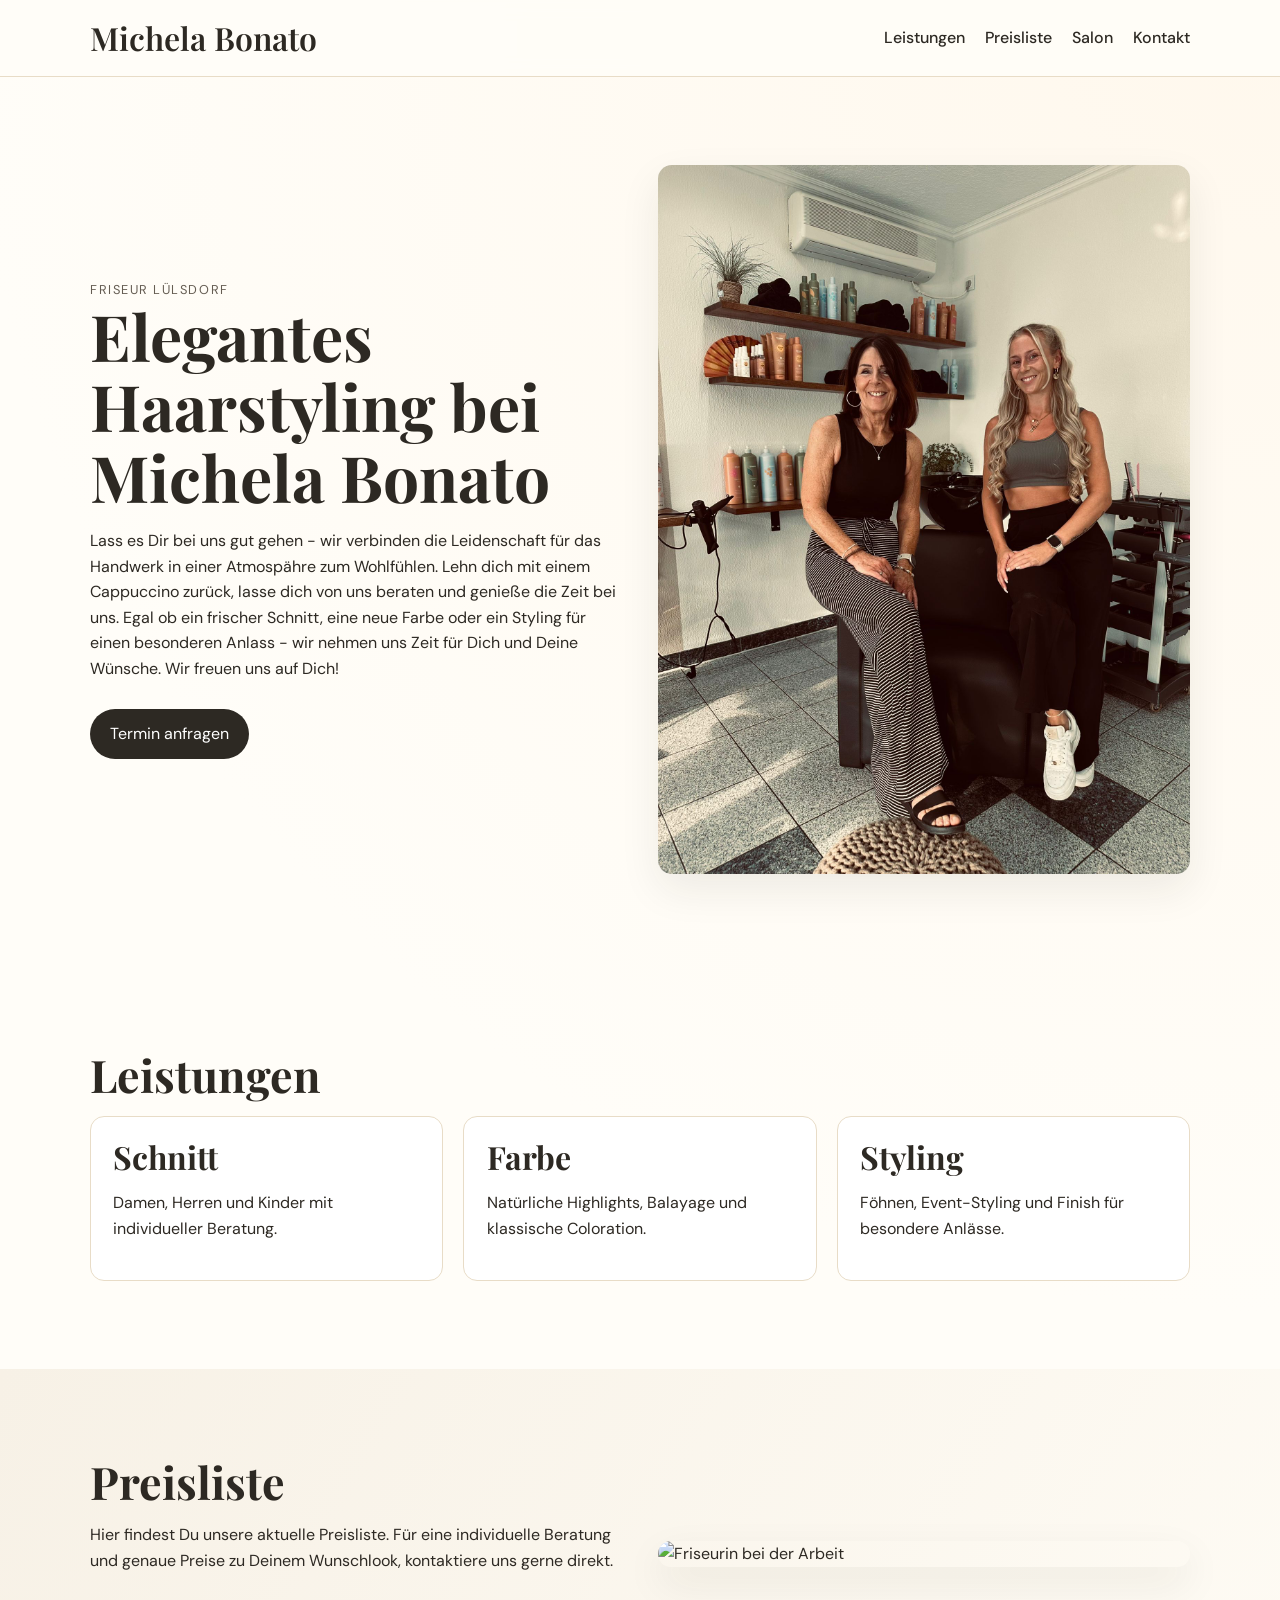
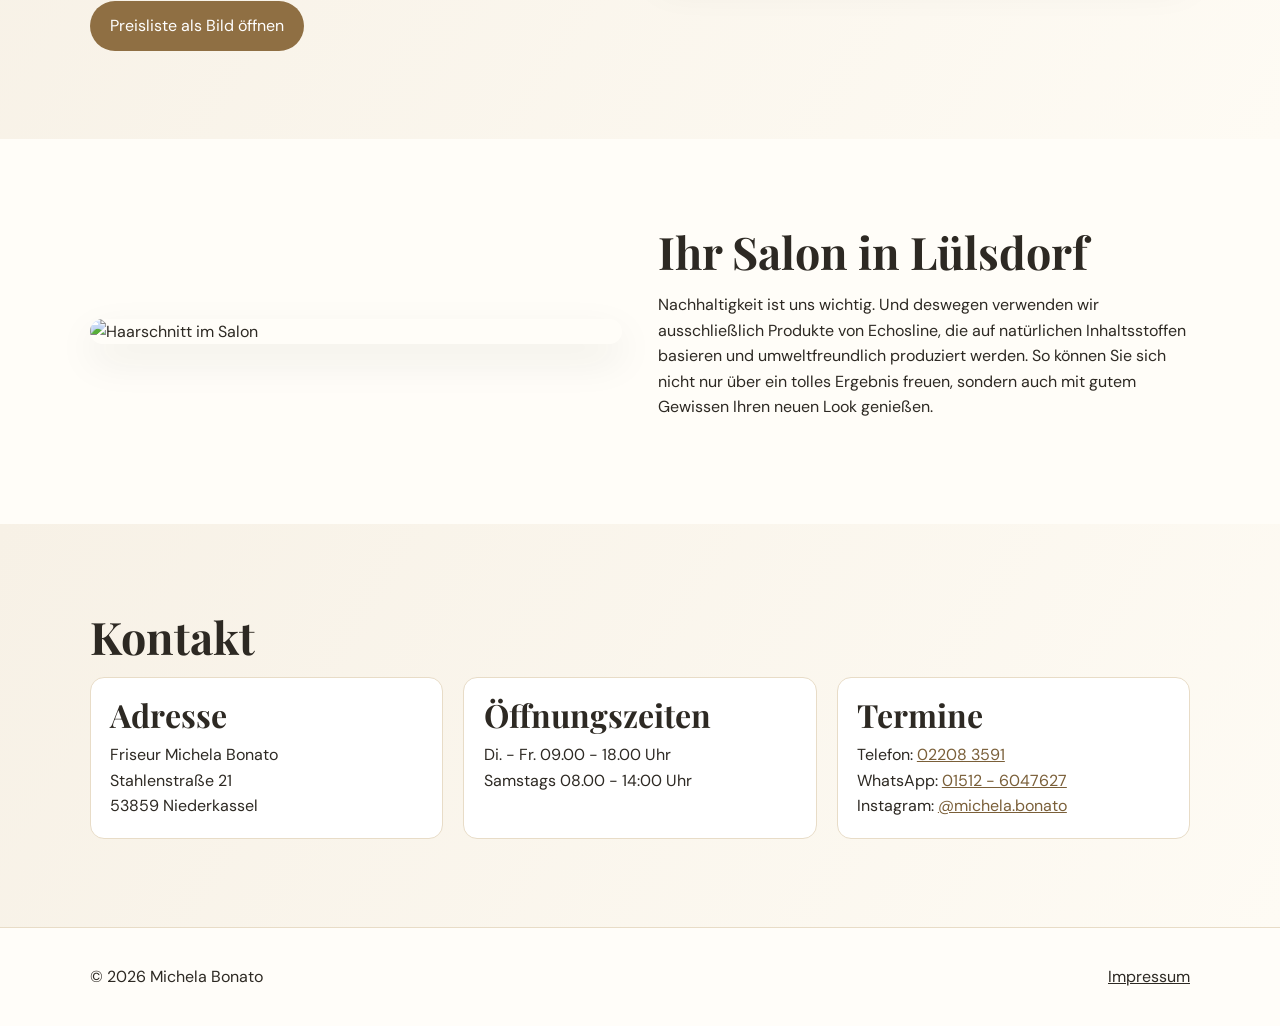
==== friseur/index.html @ c18e14b1 "friseur" ====
<!doctype html>
<html lang="de">
  <head>
    <meta charset="UTF-8" />
    <meta name="viewport" content="width=device-width, initial-scale=1.0" />
    <title>Michela Bonato | Friseur Lülsdorf</title>
    <meta
      name="description"
      content="Michela Bonato ist Ihr Friseur in Lülsdorf: elegante Schnitte, Colorationen und Styling in ruhiger Atmosphäre. Jetzt Termin anfragen."
    />
    <meta
      name="keywords"
      content="Friseur Lülsdorf, Michela Bonato, Damenfriseur Lülsdorf, Herrenfriseur Lülsdorf, Haarschnitt Lülsdorf"
    />
    <meta name="robots" content="index, follow" />
    <meta name="author" content="Michela Bonato" />
    <link rel="canonical" href="https://www.michela-bonato.de/" />

    <meta property="og:type" content="website" />
    <meta property="og:title" content="Michela Bonato | Friseur Lülsdorf" />
    <meta
      property="og:description"
      content="Ihr Friseur in Lülsdorf für moderne Schnitte, Farbe und Styling."
    />
    <meta property="og:url" content="https://www.michela-bonato.de/" />
    <meta
      property="og:image"
      content="https://images.unsplash.com/photo-1522337660859-02fbefca4702?auto=format&fit=crop&w=1200&q=80"
    />

    <meta name="twitter:card" content="summary_large_image" />
    <meta name="twitter:title" content="Michela Bonato | Friseur Lülsdorf" />
    <meta
      name="twitter:description"
      content="Friseur in Lülsdorf mit Fokus auf natürliche Eleganz und persönliche Beratung."
    />
    <meta
      name="twitter:image"
      content="https://images.unsplash.com/photo-1522337660859-02fbefca4702?auto=format&fit=crop&w=1200&q=80"
    />

    <script type="application/ld+json">
      {
        "@context": "https://schema.org",
        "@type": "HairSalon",
        "name": "Michela Bonato",
        "description": "Friseursalon in Lülsdorf für Haarschnitte, Coloration und Styling.",
        "address": {
          "@type": "PostalAddress",
          "addressLocality": "Lülsdorf",
          "addressRegion": "Niederkassel",
          "addressCountry": "DE"
        },
        "areaServed": "Lülsdorf",
        "url": "https://www.michela-bonato.de/",
        "sameAs": ["https://instagram.com/michela.bonato"]
      }
    </script>

    <link rel="preconnect" href="https://fonts.googleapis.com" />
    <link rel="preconnect" href="https://fonts.gstatic.com" crossorigin />
    <link
      href="https://fonts.googleapis.com/css2?family=DM+Sans:wght@400;500;600&family=Playfair+Display:wght@400;500;600;700&display=swap"
      rel="stylesheet"
    />
    <link rel="stylesheet" href="css/styles.css" />
  </head>
  <body>
    <header class="site-header" id="start">
      <div class="container nav-wrap">
        <a class="brand" href="#start">Michela Bonato</a>
        <nav aria-label="Hauptnavigation">
          <ul class="menu">
            <li><a href="#leistungen">Leistungen</a></li>
            <li><a href="#preisliste">Preisliste</a></li>
            <li><a href="#ueber-uns">Salon</a></li>
            <li><a href="#kontakt">Kontakt</a></li>
          </ul>
        </nav>
      </div>
    </header>

    <main>
      <section class="hero reveal">
        <div class="container hero-grid">
          <div>
            <p class="kicker">Friseur Lülsdorf</p>
            <h1>Elegantes Haarstyling bei Michela Bonato</h1>
            <p>
              Lass es Dir bei uns gut gehen - wir verbinden die Leidenschaft für das Handwerk in einer Atmospähre zum Wohlfühlen.
              Lehn dich mit einem Cappuccino zurück, lasse dich von uns beraten und genieße die Zeit bei uns.
              Egal ob ein frischer Schnitt, eine neue Farbe oder ein Styling für einen besonderen Anlass - wir nehmen uns Zeit für Dich und Deine Wünsche.
              Wir freuen uns auf Dich!
            </p>
            <a class="btn" href="https://wa.link/77ubc4">Termin anfragen</a>
          </div>
          <img
            src="img/hero.jpg"
            alt="Friseursalon mit elegantem Interieur"
            loading="lazy"
          />
        </div>
      </section>

      <section id="leistungen" class="section reveal">
        <div class="container">
          <h2>Leistungen</h2>
          <div class="cards">
            <article class="card">
              <h3>Schnitt</h3>
              <p>Damen, Herren und Kinder mit individueller Beratung.</p>
            </article>
            <article class="card">
              <h3>Farbe</h3>
              <p>Natürliche Highlights, Balayage und klassische Coloration.</p>
            </article>
            <article class="card">
              <h3>Styling</h3>
              <p>Föhnen, Event-Styling und Finish für besondere Anlässe.</p>
            </article>
          </div>
        </div>
      </section>

      <section id="preisliste" class="section section-alt reveal">
        <div class="container price-wrap">
          <div>
            <h2>Preisliste</h2>
            <p>
              Hier findest Du unsere aktuelle Preisliste. Für eine individuelle Beratung und genaue Preise zu Deinem Wunschlook, kontaktiere uns gerne direkt.
            </p>
            <a
              class="btn btn-light"
              href="img/Preisliste_A3-724x1024.png"
              target="_blank"
              rel="noopener noreferrer"
              >Preisliste als Bild öffnen</a
            >
          </div>
          <img
            src="https://images.unsplash.com/photo-1595476108010-b4d1f102b1b1?auto=format&fit=crop&w=900&q=80"
            alt="Friseurin bei der Arbeit"
            loading="lazy"
          />
        </div>
      </section>

      <section id="ueber-uns" class="section reveal">
        <div class="container about">
          <img
            src="https://images.unsplash.com/photo-1560066984-138dadb4c035?auto=format&fit=crop&w=900&q=80"
            alt="Haarschnitt im Salon"
            loading="lazy"
          />
          <div>
            <h2>Ihr Salon in Lülsdorf</h2>
            <p>
              Nachhaltigkeit ist uns wichtig. Und deswegen verwenden wir ausschließlich Produkte von Echosline, die auf natürlichen Inhaltsstoffen basieren und umweltfreundlich produziert werden. So können Sie sich nicht nur über ein tolles Ergebnis freuen, sondern auch mit gutem Gewissen Ihren neuen Look genießen.
            </p>
          </div>
        </div>
      </section>

      <section id="kontakt" class="section section-alt reveal">
        <div class="container contact">
          <h2>Kontakt</h2>
          <div class="contact-grid">
            <article class="contact-card">
              <h3>Adresse</h3>
              <p>Friseur Michela Bonato<br />Stahlenstraße 21<br />53859 Niederkassel</p>
            </article>
            <article class="contact-card">
              <h3>Öffnungszeiten</h3>
              <p>Di. - Fr. 09.00 - 18.00 Uhr<br />Samstags 08.00 - 14:00 Uhr</p>
            </article>
            <article class="contact-card">
              <h3>Termine</h3>
              <p>Telefon: <a href="tel:+4922083591">02208 3591</a><br />
              WhatsApp: <a href="tel:+4915126047627">01512 - 6047627</a><br />
              Instagram: <a href="https://instagram.com/michela.bonato" target="_blank" rel="noopener noreferrer">@michela.bonato</a></p>
            </article>
          </div>
        </div>
      </section>
    </main>

    <footer class="site-footer">
      <div class="container footer-wrap">
        <p>&copy; 2026 Michela Bonato</p>
        <a href="impressum.html">Impressum</a>
      </div>
    </footer>

    <script src="js/script.js"></script>
  </body>
</html>
---- friseur/css/styles.css ----
:root {
  --bg: #fffdf8;
  --bg-alt: #f7f1e6;
  --text: #2d2923;
  --muted: #655d53;
  --line: #e8dcc7;
  --accent: #b08a55;
  --shadow: 0 16px 40px rgba(42, 33, 20, 0.08);
}

* {
  box-sizing: border-box;
}

html {
  scroll-behavior: smooth;
}

body {
  margin: 0;
  font-family: "DM Sans", sans-serif;
  color: var(--text);
  background: radial-gradient(circle at top right, #fff8ed 0%, var(--bg) 45%);
  line-height: 1.6;
}

img {
  max-width: 100%;
  display: block;
  border-radius: 14px;
  box-shadow: var(--shadow);
}

.container {
  width: min(1100px, 92%);
  margin: 0 auto;
}

.site-header {
  position: sticky;
  top: 0;
  z-index: 20;
  background: rgba(255, 253, 248, 0.92);
  backdrop-filter: blur(8px);
  border-bottom: 1px solid var(--line);
}

.nav-wrap {
  display: flex;
  justify-content: space-between;
  align-items: center;
  min-height: 76px;
}

.brand {
  text-decoration: none;
  color: var(--text);
  font-family: "Playfair Display", serif;
  font-size: 2rem;
  font-weight: 600;
}

.menu {
  list-style: none;
  margin: 0;
  padding: 0;
  display: flex;
  gap: 1.25rem;
}

.menu a {
  text-decoration: none;
  color: var(--text);
  font-weight: 500;
}

.menu a:hover,
.menu a:focus-visible {
  color: var(--accent);
}

.hero,
.section {
  padding: 5.5rem 0;
}

.hero-grid,
.price-wrap,
.about {
  display: grid;
  grid-template-columns: repeat(2, minmax(0, 1fr));
  gap: 2.25rem;
  align-items: center;
}

.kicker {
  text-transform: uppercase;
  letter-spacing: 0.12em;
  color: var(--muted);
  font-size: 0.8rem;
  margin: 0;
}

h1,
h2,
h3 {
  font-family: "Playfair Display", serif;
  line-height: 1.1;
  margin-top: 0;
}

h1 {
  font-size: clamp(2.3rem, 5vw, 4rem);
  margin-bottom: 1rem;
}

h2 {
  font-size: clamp(2rem, 4vw, 2.8rem);
  margin-bottom: 1rem;
}

h3 {
  font-size: clamp(1.5rem, 3vw, 2rem);
  margin-bottom: 0.75rem;
}

.cards {
  display: grid;
  grid-template-columns: repeat(3, minmax(0, 1fr));
  gap: 1.25rem;
}

.card {
  background: #fff;
  border: 1px solid var(--line);
  padding: 1.4rem;
  border-radius: 14px;
}

.section-alt {
  background: linear-gradient(120deg, var(--bg-alt) 0%, #fefbf4 100%);
}

.btn {
  display: inline-block;
  text-decoration: none;
  color: #fff;
  background: var(--text);
  border-radius: 999px;
  padding: 0.75rem 1.25rem;
  margin-top: 0.75rem;
  transition: transform 0.2s ease, opacity 0.2s ease;
}

.btn:hover,
.btn:focus-visible {
  transform: translateY(-1px);
  opacity: 0.92;
}

.btn-light {
  background: #8f6f43;
}

.contact a {
  color: #7a5f39;
}

.contact-grid {
  display: grid;
  grid-template-columns: repeat(3, minmax(0, 1fr));
  gap: 1.25rem;
}

.contact-card {
  background: #fff;
  border: 1px solid var(--line);
  padding: 1.2rem;
  border-radius: 14px;
}

.contact-card h3 {
  margin-bottom: 0.6rem;
}

.contact-card p {
  margin: 0 0 0.6rem;
}

.contact-card p:last-child {
  margin-bottom: 0;
}

.site-footer {
  border-top: 1px solid var(--line);
  padding: 1.25rem 0;
  background: #fffdf9;
}

.footer-wrap {
  display: flex;
  justify-content: space-between;
  align-items: center;
  gap: 1rem;
}

.footer-wrap a {
  color: var(--text);
}

.reveal {
  opacity: 0;
  transform: translateY(24px);
  transition: opacity 0.7s ease, transform 0.7s ease;
}

.reveal.visible {
  opacity: 1;
  transform: translateY(0);
}

@media (max-width: 900px) {
  .hero-grid,
  .price-wrap,
  .about,
  .cards,
  .contact-grid {
    grid-template-columns: 1fr;
  }

  .menu {
    gap: 0.7rem;
    flex-wrap: wrap;
    justify-content: flex-end;
  }

  .hero,
  .section {
    padding: 4rem 0;
  }
}
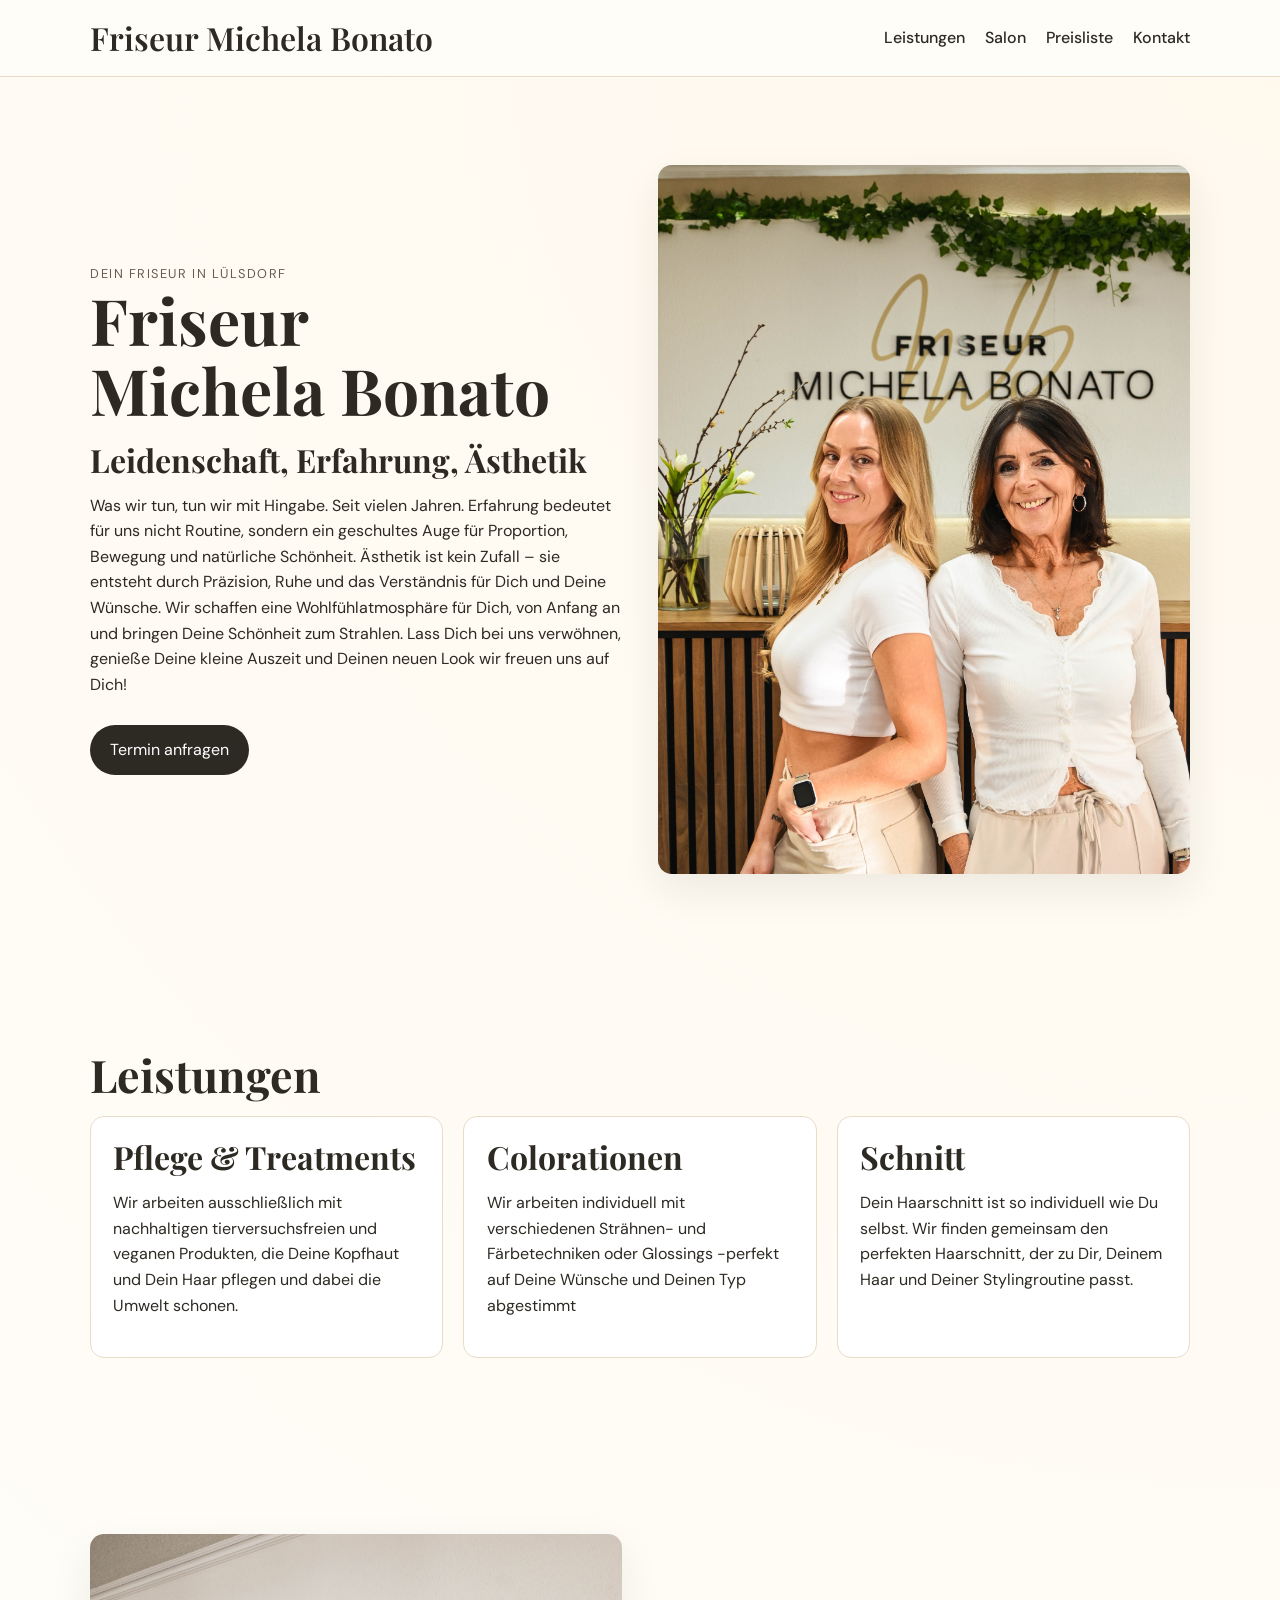
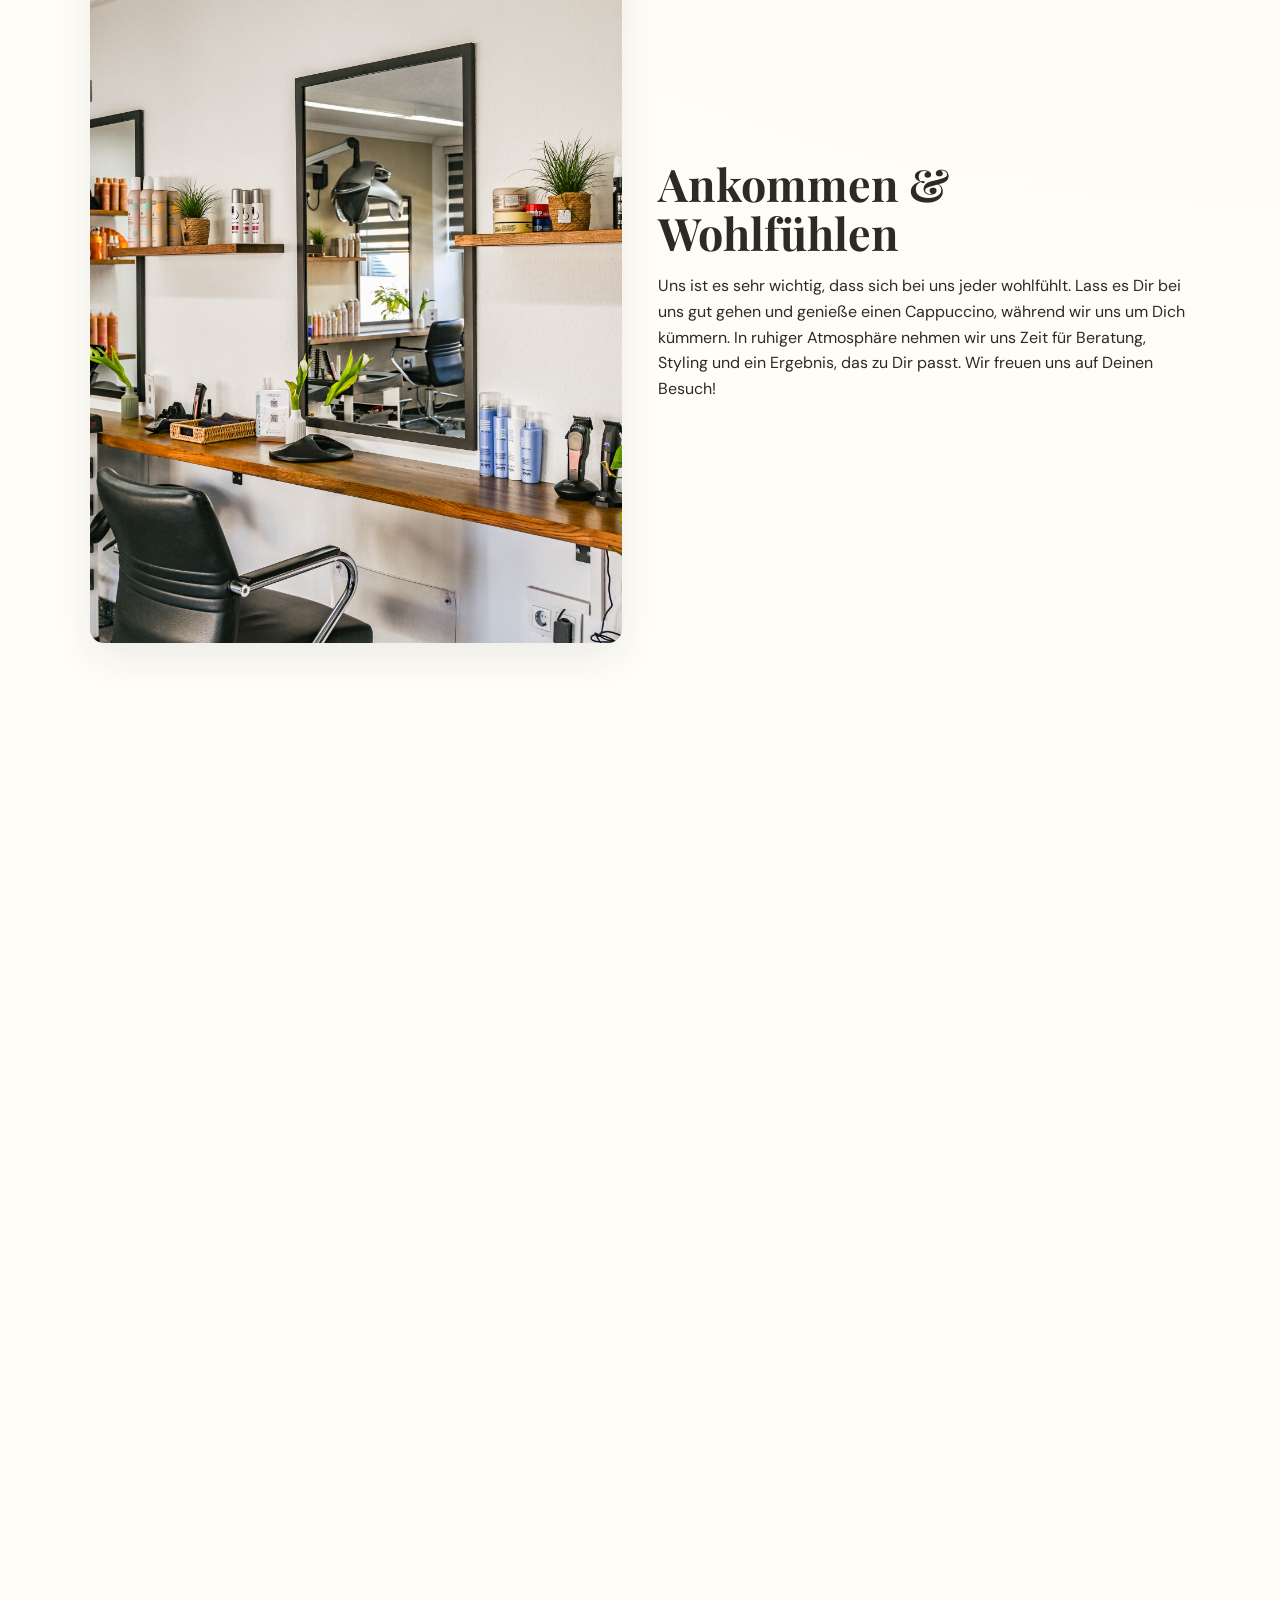
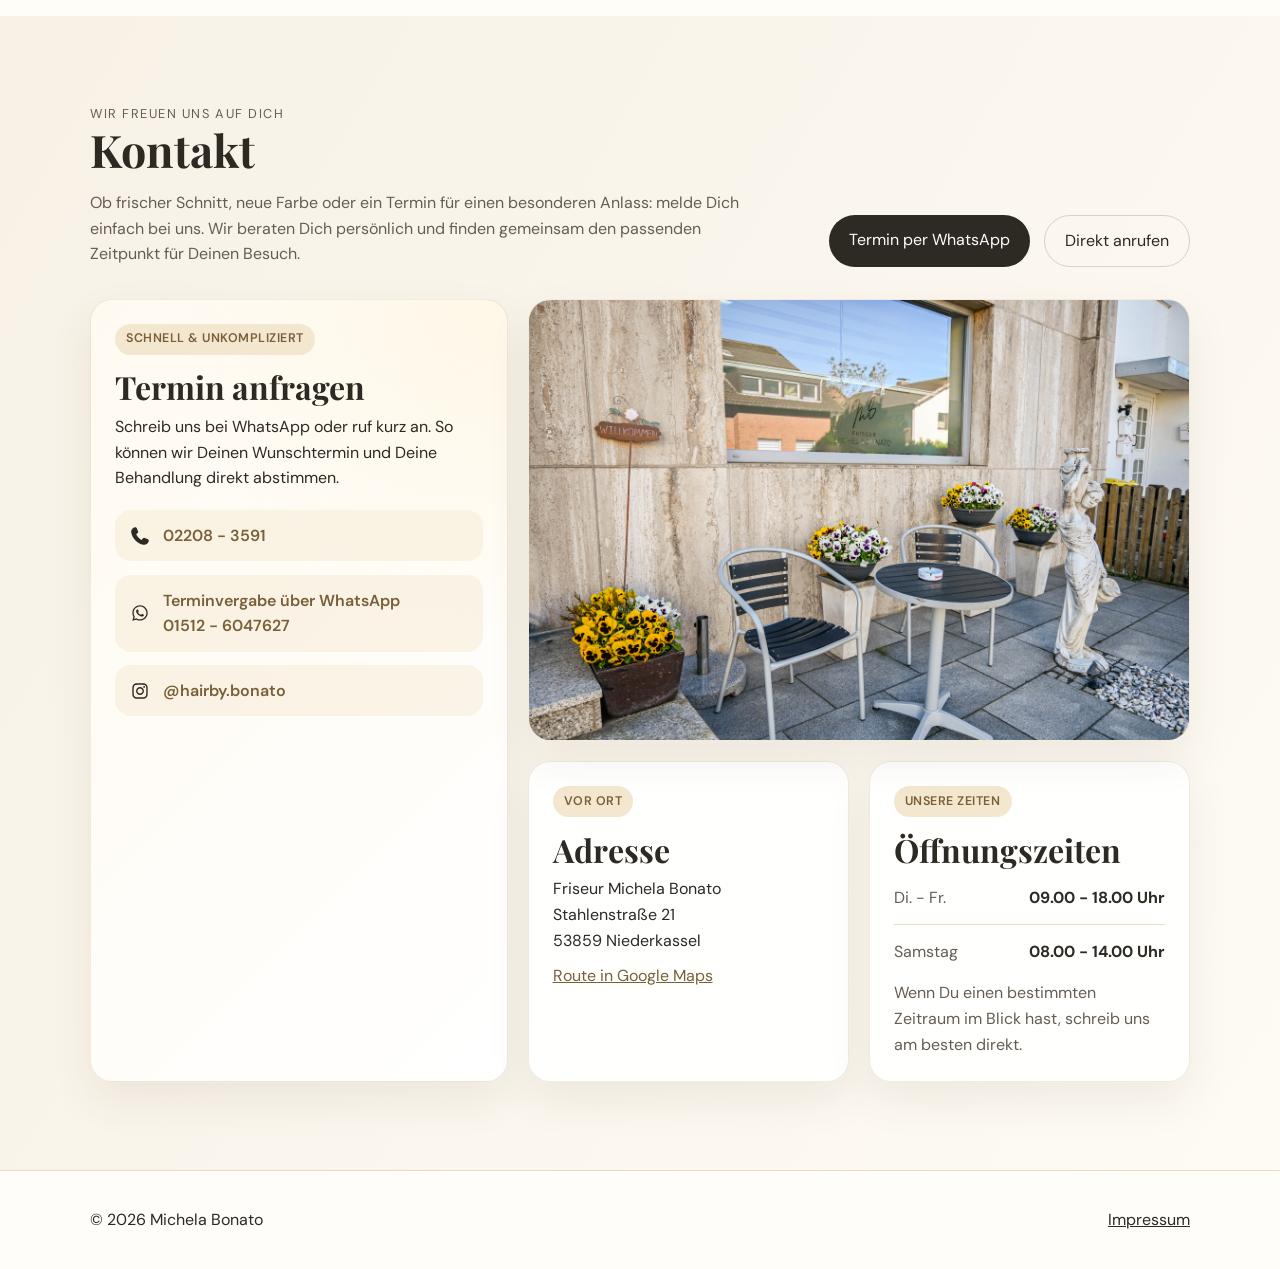
==== commit 462d9cbd: "friseur" ====
--- a/friseur/index.html
+++ b/friseur/index.html
@@ -1,45 +1,33 @@
 <!doctype html>
 <html lang="de">
-  <head>
-    <meta charset="UTF-8" />
-    <meta name="viewport" content="width=device-width, initial-scale=1.0" />
-    <title>Michela Bonato | Friseur Lülsdorf</title>
-    <meta
-      name="description"
-      content="Michela Bonato ist Ihr Friseur in Lülsdorf: elegante Schnitte, Colorationen und Styling in ruhiger Atmosphäre. Jetzt Termin anfragen."
-    />
-    <meta
-      name="keywords"
-      content="Friseur Lülsdorf, Michela Bonato, Damenfriseur Lülsdorf, Herrenfriseur Lülsdorf, Haarschnitt Lülsdorf"
-    />
-    <meta name="robots" content="index, follow" />
-    <meta name="author" content="Michela Bonato" />
-    <link rel="canonical" href="https://www.michela-bonato.de/" />
-
-    <meta property="og:type" content="website" />
-    <meta property="og:title" content="Michela Bonato | Friseur Lülsdorf" />
-    <meta
-      property="og:description"
-      content="Ihr Friseur in Lülsdorf für moderne Schnitte, Farbe und Styling."
-    />
-    <meta property="og:url" content="https://www.michela-bonato.de/" />
-    <meta
-      property="og:image"
-      content="https://images.unsplash.com/photo-1522337660859-02fbefca4702?auto=format&fit=crop&w=1200&q=80"
-    />
-
-    <meta name="twitter:card" content="summary_large_image" />
-    <meta name="twitter:title" content="Michela Bonato | Friseur Lülsdorf" />
-    <meta
-      name="twitter:description"
-      content="Friseur in Lülsdorf mit Fokus auf natürliche Eleganz und persönliche Beratung."
-    />
-    <meta
-      name="twitter:image"
-      content="https://images.unsplash.com/photo-1522337660859-02fbefca4702?auto=format&fit=crop&w=1200&q=80"
-    />
-
-    <script type="application/ld+json">
+
+<head>
+  <meta charset="UTF-8" />
+  <meta name="viewport" content="width=device-width, initial-scale=1.0" />
+  <title>Michela Bonato | Friseur Lülsdorf</title>
+  <meta name="description"
+    content="Michela Bonato ist Ihr Friseur in Lülsdorf: elegante Schnitte, Colorationen und Styling in ruhiger Atmosphäre. Jetzt Termin anfragen." />
+  <meta name="keywords"
+    content="Friseur Lülsdorf, Michela Bonato, Damenfriseur Lülsdorf, Herrenfriseur Lülsdorf, Haarschnitt Lülsdorf" />
+  <meta name="robots" content="index, follow" />
+  <meta name="author" content="Friseur Michela Bonato" />
+  <link rel="canonical" href="https://www.michela-bonato.de/" />
+
+  <meta property="og:type" content="website" />
+  <meta property="og:title" content="Michela Bonato | Friseur Lülsdorf" />
+  <meta property="og:description" content="Ihr Friseur in Lülsdorf für moderne Schnitte, Farbe und Styling." />
+  <meta property="og:url" content="https://www.michela-bonato.de/" />
+  <meta property="og:image"
+    content="https://images.unsplash.com/photo-1522337660859-02fbefca4702?auto=format&fit=crop&w=1200&q=80" />
+
+  <meta name="twitter:card" content="summary_large_image" />
+  <meta name="twitter:title" content="Michela Bonato | Friseur Lülsdorf" />
+  <meta name="twitter:description"
+    content="Friseur in Lülsdorf mit Fokus auf natürliche Eleganz und persönliche Beratung." />
+  <meta name="twitter:image"
+    content="https://images.unsplash.com/photo-1522337660859-02fbefca4702?auto=format&fit=crop&w=1200&q=80" />
+
+  <script type="application/ld+json">
       {
         "@context": "https://schema.org",
         "@type": "HairSalon",
@@ -57,140 +45,179 @@
       }
     </script>
 
-    <link rel="preconnect" href="https://fonts.googleapis.com" />
-    <link rel="preconnect" href="https://fonts.gstatic.com" crossorigin />
-    <link
-      href="https://fonts.googleapis.com/css2?family=DM+Sans:wght@400;500;600&family=Playfair+Display:wght@400;500;600;700&display=swap"
-      rel="stylesheet"
-    />
-    <link rel="stylesheet" href="css/styles.css" />
-  </head>
-  <body>
-    <header class="site-header" id="start">
-      <div class="container nav-wrap">
-        <a class="brand" href="#start">Michela Bonato</a>
-        <nav aria-label="Hauptnavigation">
-          <ul class="menu">
-            <li><a href="#leistungen">Leistungen</a></li>
-            <li><a href="#preisliste">Preisliste</a></li>
-            <li><a href="#ueber-uns">Salon</a></li>
-            <li><a href="#kontakt">Kontakt</a></li>
-          </ul>
-        </nav>
-      </div>
-    </header>
-
-    <main>
-      <section class="hero reveal">
-        <div class="container hero-grid">
+  <link rel="preconnect" href="https://fonts.googleapis.com" />
+  <link rel="preconnect" href="https://fonts.gstatic.com" crossorigin />
+  <link
+    href="https://fonts.googleapis.com/css2?family=DM+Sans:wght@400;500;600&family=Playfair+Display:wght@400;500;600;700&display=swap"
+    rel="stylesheet" />
+  <link rel="stylesheet" href="css/styles.css" />
+</head>
+
+<body>
+  <header class="site-header" id="start">
+    <div class="container nav-wrap">
+      <a class="brand" href="#start">Friseur Michela Bonato</a>
+      <nav aria-label="Hauptnavigation">
+        <ul class="menu">
+          <li><a href="#leistungen">Leistungen</a></li>
+          <li><a href="#ueber-uns">Salon</a></li>
+          <li><a href="#preisliste">Preisliste</a></li>
+          <li><a href="#kontakt">Kontakt</a></li>
+        </ul>
+      </nav>
+    </div>
+  </header>
+
+  <main>
+    <section class="hero reveal">
+      <div class="container hero-grid">
+        <div>
+          <p class="kicker">Dein Friseur in Lülsdorf</p>
+          <h1>Friseur<br />Michela Bonato</h1>
+          <h2 class="h3">Leidenschaft, Erfahrung, Ästhetik</h2>
+          <p>
+            Was wir tun, tun wir mit Hingabe.
+            Seit vielen Jahren.
+            Erfahrung bedeutet für uns nicht Routine,
+            sondern ein geschultes Auge für Proportion, Bewegung und natürliche Schönheit.
+            Ästhetik ist kein Zufall – sie entsteht durch Präzision, Ruhe und das Verständnis für Dich und Deine
+            Wünsche.
+            Wir schaffen eine Wohlfühlatmosphäre für Dich, von Anfang an und bringen Deine Schönheit zum Strahlen. Lass
+            Dich bei uns verwöhnen, genieße Deine kleine Auszeit und Deinen neuen Look
+            wir freuen uns auf Dich!
+          </p>
+          <a class="btn" href="https://wa.link/77ubc4">Termin anfragen</a>
+        </div>
+        <img src="img/hero.jpg" alt="Friseursalon mit elegantem Interieur" loading="lazy" class="img" />
+      </div>
+    </section>
+
+    <section id="leistungen" class="section reveal">
+      <div class="container">
+        <h2>Leistungen</h2>
+        <div class="cards">
+          <article class="card">
+            <h3>Pflege & Treatments</h3>
+            <p>Wir arbeiten ausschließlich mit nachhaltigen tierversuchsfreien und veganen Produkten, die Deine Kopfhaut
+              und Dein Haar pflegen und dabei die Umwelt schonen.</p>
+          </article>
+          <article class="card">
+            <h3>Colorationen</h3>
+            <p>Wir arbeiten individuell mit verschiedenen Strähnen- und Färbetechniken oder Glossings -perfekt auf Deine
+              Wünsche und Deinen Typ abgestimmt </p>
+          </article>
+          <article class="card">
+            <h3>Schnitt</h3>
+            <p>Dein Haarschnitt ist so individuell wie Du selbst. Wir finden gemeinsam den perfekten Haarschnitt, der zu
+              Dir, Deinem Haar und Deiner Stylingroutine passt.</p>
+          </article>
+        </div>
+      </div>
+    </section>
+
+    <section id="ueber-uns" class="section reveal">
+      <div class="container about">
+        <img src="img/img02.jpg" alt="Haarschnitt im Salon" loading="lazy" class="img" />
+        <div>
+          <h2>Ankommen & Wohlfühlen</h2>
+          <p>
+            Uns ist es sehr wichtig, dass sich bei uns jeder wohlfühlt. Lass es Dir bei uns gut gehen und genieße einen Cappuccino, während wir uns um Dich kümmern. In ruhiger Atmosphäre nehmen wir uns Zeit für Beratung, Styling und ein Ergebnis, das zu Dir passt. Wir freuen uns auf Deinen Besuch!
+          </p>
+        </div>
+      </div>
+    </section>
+
+    <section id="preisliste" class="section section-alt reveal">
+      <div class="container price-wrap">
+        <div>
+          <h2>Preisliste</h2>
+          <p>
+            Hier findest Du unsere aktuelle Preisliste. Für eine individuelle Beratung und genaue Preise zu Deinem
+            Wunschlook, kontaktiere uns gerne direkt.
+          </p>
+          <a class="btn btn-light" href="img/Preisliste_A3-724x1024.png" target="_blank"
+            rel="noopener noreferrer">Preisliste als Bild öffnen</a>
+        </div>
+        <img src="img/img01.jpg" alt="Friseurin bei der Arbeit" loading="lazy" class="img" />
+      </div>
+    </section>
+
+    <section id="kontakt" class="section section-alt reveal">
+      <div class="container contact">
+        <div class="contact-intro">
           <div>
-            <p class="kicker">Friseur Lülsdorf</p>
-            <h1>Elegantes Haarstyling bei Michela Bonato</h1>
-            <p>
-              Lass es Dir bei uns gut gehen - wir verbinden die Leidenschaft für das Handwerk in einer Atmospähre zum Wohlfühlen.
-              Lehn dich mit einem Cappuccino zurück, lasse dich von uns beraten und genieße die Zeit bei uns.
-              Egal ob ein frischer Schnitt, eine neue Farbe oder ein Styling für einen besonderen Anlass - wir nehmen uns Zeit für Dich und Deine Wünsche.
-              Wir freuen uns auf Dich!
-            </p>
-            <a class="btn" href="https://wa.link/77ubc4">Termin anfragen</a>
-          </div>
-          <img
-            src="img/hero.jpg"
-            alt="Friseursalon mit elegantem Interieur"
-            loading="lazy"
-          />
-        </div>
-      </section>
-
-      <section id="leistungen" class="section reveal">
-        <div class="container">
-          <h2>Leistungen</h2>
-          <div class="cards">
-            <article class="card">
-              <h3>Schnitt</h3>
-              <p>Damen, Herren und Kinder mit individueller Beratung.</p>
-            </article>
-            <article class="card">
-              <h3>Farbe</h3>
-              <p>Natürliche Highlights, Balayage und klassische Coloration.</p>
-            </article>
-            <article class="card">
-              <h3>Styling</h3>
-              <p>Föhnen, Event-Styling und Finish für besondere Anlässe.</p>
-            </article>
-          </div>
-        </div>
-      </section>
-
-      <section id="preisliste" class="section section-alt reveal">
-        <div class="container price-wrap">
-          <div>
-            <h2>Preisliste</h2>
-            <p>
-              Hier findest Du unsere aktuelle Preisliste. Für eine individuelle Beratung und genaue Preise zu Deinem Wunschlook, kontaktiere uns gerne direkt.
-            </p>
-            <a
-              class="btn btn-light"
-              href="img/Preisliste_A3-724x1024.png"
-              target="_blank"
-              rel="noopener noreferrer"
-              >Preisliste als Bild öffnen</a
-            >
-          </div>
-          <img
-            src="https://images.unsplash.com/photo-1595476108010-b4d1f102b1b1?auto=format&fit=crop&w=900&q=80"
-            alt="Friseurin bei der Arbeit"
-            loading="lazy"
-          />
-        </div>
-      </section>
-
-      <section id="ueber-uns" class="section reveal">
-        <div class="container about">
-          <img
-            src="https://images.unsplash.com/photo-1560066984-138dadb4c035?auto=format&fit=crop&w=900&q=80"
-            alt="Haarschnitt im Salon"
-            loading="lazy"
-          />
-          <div>
-            <h2>Ihr Salon in Lülsdorf</h2>
-            <p>
-              Nachhaltigkeit ist uns wichtig. Und deswegen verwenden wir ausschließlich Produkte von Echosline, die auf natürlichen Inhaltsstoffen basieren und umweltfreundlich produziert werden. So können Sie sich nicht nur über ein tolles Ergebnis freuen, sondern auch mit gutem Gewissen Ihren neuen Look genießen.
+            <p class="kicker">Wir freuen uns auf Dich</p>
+            <h2>Kontakt</h2>
+            <p class="contact-lead">
+              Ob frischer Schnitt, neue Farbe oder ein Termin für einen besonderen Anlass: melde Dich einfach bei uns.
+              Wir beraten Dich persönlich und finden gemeinsam den passenden Zeitpunkt für Deinen Besuch.
             </p>
           </div>
-        </div>
-      </section>
-
-      <section id="kontakt" class="section section-alt reveal">
-        <div class="container contact">
-          <h2>Kontakt</h2>
-          <div class="contact-grid">
-            <article class="contact-card">
-              <h3>Adresse</h3>
-              <p>Friseur Michela Bonato<br />Stahlenstraße 21<br />53859 Niederkassel</p>
-            </article>
-            <article class="contact-card">
-              <h3>Öffnungszeiten</h3>
-              <p>Di. - Fr. 09.00 - 18.00 Uhr<br />Samstags 08.00 - 14:00 Uhr</p>
-            </article>
-            <article class="contact-card">
-              <h3>Termine</h3>
-              <p>Telefon: <a href="tel:+4922083591">02208 3591</a><br />
-              WhatsApp: <a href="tel:+4915126047627">01512 - 6047627</a><br />
-              Instagram: <a href="https://instagram.com/michela.bonato" target="_blank" rel="noopener noreferrer">@michela.bonato</a></p>
-            </article>
+          <div class="contact-actions" aria-label="Schnelle Kontaktoptionen">
+            <a class="btn" href="http://wa.link/77ubc4">Termin per WhatsApp</a>
+            <a class="btn btn-outline" href="tel:+4922083591">Direkt anrufen</a>
           </div>
         </div>
-      </section>
-    </main>
-
-    <footer class="site-footer">
-      <div class="container footer-wrap">
-        <p>&copy; 2026 Michela Bonato</p>
-        <a href="impressum.html">Impressum</a>
-      </div>
-    </footer>
-
-    <script src="js/script.js"></script>
-  </body>
+        <div class="contact-grid">
+          <article class="contact-card contact-card-highlight">
+            <span class="contact-eyebrow">Schnell & unkompliziert</span>
+            <h3>Termin anfragen</h3>
+            <p>
+              Schreib uns bei WhatsApp oder ruf kurz an. So können wir Deinen Wunschtermin und Deine Behandlung direkt
+              abstimmen.
+            </p>
+            <div class="contact-list" aria-label="Kontaktwege">
+              <div class="contact-item">
+                <svg xmlns="http://www.w3.org/2000/svg" viewBox="0 0 640 640"><path d="M224.2 89C216.3 70.1 195.7 60.1 176.1 65.4L170.6 66.9C106 84.5 50.8 147.1 66.9 223.3C104 398.3 241.7 536 416.7 573.1C493 589.3 555.5 534 573.1 469.4L574.6 463.9C580 444.2 569.9 423.6 551.1 415.8L453.8 375.3C437.3 368.4 418.2 373.2 406.8 387.1L368.2 434.3C297.9 399.4 241.3 341 208.8 269.3L253 233.3C266.9 222 271.6 202.9 264.8 186.3L224.2 89z" /></svg>
+                <a href="tel:+4922083591">02208 - 3591</a>
+              </div>
+              <div class="contact-item">
+                <svg xmlns="http://www.w3.org/2000/svg" viewBox="0 0 640 640"><path d="M476.9 161.1C435 119.1 379.2 96 319.9 96C197.5 96 97.9 195.6 97.9 318C97.9 357.1 108.1 395.3 127.5 429L96 544L213.7 513.1C246.1 530.8 282.6 540.1 319.8 540.1L319.9 540.1C442.2 540.1 544 440.5 544 318.1C544 258.8 518.8 203.1 476.9 161.1zM319.9 502.7C286.7 502.7 254.2 493.8 225.9 477L219.2 473L149.4 491.3L168 423.2L163.6 416.2C145.1 386.8 135.4 352.9 135.4 318C135.4 216.3 218.2 133.5 320 133.5C369.3 133.5 415.6 152.7 450.4 187.6C485.2 222.5 506.6 268.8 506.5 318.1C506.5 419.9 421.6 502.7 319.9 502.7zM421.1 364.5C415.6 361.7 388.3 348.3 383.2 346.5C378.1 344.6 374.4 343.7 370.7 349.3C367 354.9 356.4 367.3 353.1 371.1C349.9 374.8 346.6 375.3 341.1 372.5C308.5 356.2 287.1 343.4 265.6 306.5C259.9 296.7 271.3 297.4 281.9 276.2C283.7 272.5 282.8 269.3 281.4 266.5C280 263.7 268.9 236.4 264.3 225.3C259.8 214.5 255.2 216 251.8 215.8C248.6 215.6 244.9 215.6 241.2 215.6C237.5 215.6 231.5 217 226.4 222.5C221.3 228.1 207 241.5 207 268.8C207 296.1 226.9 322.5 229.6 326.2C232.4 329.9 268.7 385.9 324.4 410C359.6 425.2 373.4 426.5 391 423.9C401.7 422.3 423.8 410.5 428.4 397.5C433 384.5 433 373.4 431.6 371.1C430.3 368.6 426.6 367.2 421.1 364.5z"/></svg>
+                <a href="http://wa.link/77ubc4">Terminvergabe über WhatsApp<br />01512 - 6047627</a>
+              </div>
+              <div class="contact-item">
+                <svg xmlns="http://www.w3.org/2000/svg" viewBox="0 0 640 640"><path d="M320.3 205C256.8 204.8 205.2 256.2 205 319.7C204.8 383.2 256.2 434.8 319.7 435C383.2 435.2 434.8 383.8 435 320.3C435.2 256.8 383.8 205.2 320.3 205zM319.7 245.4C360.9 245.2 394.4 278.5 394.6 319.7C394.8 360.9 361.5 394.4 320.3 394.6C279.1 394.8 245.6 361.5 245.4 320.3C245.2 279.1 278.5 245.6 319.7 245.4zM413.1 200.3C413.1 185.5 425.1 173.5 439.9 173.5C454.7 173.5 466.7 185.5 466.7 200.3C466.7 215.1 454.7 227.1 439.9 227.1C425.1 227.1 413.1 215.1 413.1 200.3zM542.8 227.5C541.1 191.6 532.9 159.8 506.6 133.6C480.4 107.4 448.6 99.2 412.7 97.4C375.7 95.3 264.8 95.3 227.8 97.4C192 99.1 160.2 107.3 133.9 133.5C107.6 159.7 99.5 191.5 97.7 227.4C95.6 264.4 95.6 375.3 97.7 412.3C99.4 448.2 107.6 480 133.9 506.2C160.2 532.4 191.9 540.6 227.8 542.4C264.8 544.5 375.7 544.5 412.7 542.4C448.6 540.7 480.4 532.5 506.6 506.2C532.8 480 541 448.2 542.8 412.3C544.9 375.3 544.9 264.5 542.8 227.5zM495 452C487.2 471.6 472.1 486.7 452.4 494.6C422.9 506.3 352.9 503.6 320.3 503.6C287.7 503.6 217.6 506.2 188.2 494.6C168.6 486.8 153.5 471.7 145.6 452C133.9 422.5 136.6 352.5 136.6 319.9C136.6 287.3 134 217.2 145.6 187.8C153.4 168.2 168.5 153.1 188.2 145.2C217.7 133.5 287.7 136.2 320.3 136.2C352.9 136.2 423 133.6 452.4 145.2C472 153 487.1 168.1 495 187.8C506.7 217.3 504 287.3 504 319.9C504 352.5 506.7 422.6 495 452z"/></svg>
+                <a href="https://instagram.com/hairby.bonato" target="_blank" rel="noopener noreferrer">@hairby.bonato</a>
+              </div>
+            </div>
+          </article>
+          <article class="contact-card contact-photo-card">
+            <img src="img/img03.jpg" alt="Einladender Blick in den Salon" loading="lazy" class="contact-photo" />
+          </article>
+          <article class="contact-card">
+            <span class="contact-eyebrow">Vor Ort</span>
+            <h3>Adresse</h3>
+            <p>Friseur Michela Bonato<br />Stahlenstraße 21<br />53859 Niederkassel</p>
+            <a href="https://maps.app.goo.gl/FPhq9QHvY2sSewt56" target="_blank" rel="noopener noreferrer">Route in Google Maps</a>
+          </article>
+          <article class="contact-card">
+            <span class="contact-eyebrow">Unsere Zeiten</span>
+            <h3>Öffnungszeiten</h3>
+            <div class="hours-list" aria-label="Öffnungszeiten">
+              <div class="hours-row">
+                <span>Di. - Fr.</span>
+                <strong>09.00 - 18.00 Uhr</strong>
+              </div>
+              <div class="hours-row">
+                <span>Samstag</span>
+                <strong>08.00 - 14.00 Uhr</strong>
+              </div>
+            </div>
+            <p class="contact-note">Wenn Du einen bestimmten Zeitraum im Blick hast, schreib uns am besten direkt.</p>
+          </article>
+        </div>
+      </div>
+    </section>
+  </main>
+
+  <footer class="site-footer">
+    <div class="container footer-wrap">
+      <p>&copy; 2026 Michela Bonato</p>
+      <a href="impressum.html">Impressum</a>
+    </div>
+  </footer>
+
+  <script src="js/script.js"></script>
+</body>
+
 </html>
--- a/friseur/css/styles.css
+++ b/friseur/css/styles.css
@@ -24,11 +24,17 @@
   line-height: 1.6;
 }
 
-img {
-  max-width: 100%;
+.img {
+  width: 100%;
+  aspect-ratio: 3 / 4;
+  object-fit: cover;
   display: block;
   border-radius: 14px;
   box-shadow: var(--shadow);
+}
+
+.img-whatsapp {
+  width: 200px;
 }
 
 .container {
@@ -119,7 +125,8 @@
   margin-bottom: 1rem;
 }
 
-h3 {
+h3,
+.h3 {
   font-size: clamp(1.5rem, 3vw, 2rem);
   margin-bottom: 0.75rem;
 }
@@ -162,21 +169,101 @@
   background: #8f6f43;
 }
 
-.contact a {
+.btn-outline {
+  background: transparent;
+  color: var(--text);
+  border: 1px solid rgba(45, 41, 35, 0.18);
+}
+
+.contact a:not(.btn) {
   color: #7a5f39;
+}
+
+.contact .btn {
+  color: #fff;
+}
+
+.contact .btn-outline {
+  color: var(--text);
+}
+
+.contact-intro {
+  display: flex;
+  justify-content: space-between;
+  align-items: end;
+  gap: 2rem;
+  margin-bottom: 2rem;
+}
+
+.contact-lead {
+  max-width: 42rem;
+  color: var(--muted);
+  margin: 0;
+}
+
+.contact-actions {
+  display: flex;
+  flex-wrap: wrap;
+  gap: 0.85rem;
+  justify-content: flex-end;
 }
 
 .contact-grid {
   display: grid;
-  grid-template-columns: repeat(3, minmax(0, 1fr));
+  grid-template-columns: 1.3fr repeat(2, minmax(0, 1fr));
   gap: 1.25rem;
 }
 
 .contact-card {
-  background: #fff;
-  border: 1px solid var(--line);
-  padding: 1.2rem;
-  border-radius: 14px;
+  background: rgba(255, 255, 255, 0.92);
+  border: 1px solid rgba(176, 138, 85, 0.18);
+  padding: 1.5rem;
+  border-radius: 22px;
+  box-shadow: 0 18px 44px rgba(77, 56, 28, 0.08);
+}
+
+.contact-card-highlight {
+  background:
+    radial-gradient(circle at top right, rgba(255, 247, 230, 0.95), transparent 38%),
+    linear-gradient(135deg, #fffaf1 0%, #fff 100%);
+  grid-row: span 2;
+}
+
+.contact-photo-card {
+  position: relative;
+  overflow: hidden;
+  min-height: 320px;
+  padding: 0;
+  grid-column: 2 / 4;
+  grid-row: 1;
+}
+
+.contact-photo {
+  width: 100%;
+  height: 100%;
+  min-height: 320px;
+  object-fit: cover;
+  display: block;
+}
+
+.contact-eyebrow {
+  display: inline-flex;
+  padding: 0.35rem 0.7rem;
+  margin-bottom: 0.9rem;
+  border-radius: 999px;
+  background: #f4e7cf;
+  color: #7a5f39;
+  font-size: 0.78rem;
+  font-weight: 600;
+  letter-spacing: 0.04em;
+  text-transform: uppercase;
+}
+
+.contact-card svg {
+  width: 22px;
+  height: 22px;
+  flex: 0 0 22px;
+  fill: currentColor;
 }
 
 .contact-card h3 {
@@ -189,6 +276,59 @@
 
 .contact-card p:last-child {
   margin-bottom: 0;
+}
+
+.contact-list {
+  display: grid;
+  gap: 0.85rem;
+  margin: 1.2rem 0 1.4rem;
+}
+
+.contact-item {
+  display: flex;
+  align-items: center;
+  gap: 0.75rem;
+  padding: 0.8rem 0.9rem;
+  border-radius: 16px;
+  background: rgba(244, 231, 207, 0.45);
+  color: var(--text);
+}
+
+.contact-item a {
+  font-weight: 600;
+  text-decoration: none;
+}
+
+.contact-note {
+  color: var(--muted);
+}
+
+.hours-list {
+  display: grid;
+  gap: 0.9rem;
+  margin: 1.15rem 0 1rem;
+}
+
+.hours-row {
+  display: flex;
+  justify-content: space-between;
+  align-items: center;
+  gap: 1rem;
+  padding-bottom: 0.8rem;
+  border-bottom: 1px solid var(--line);
+}
+
+.hours-row:last-child {
+  padding-bottom: 0;
+  border-bottom: 0;
+}
+
+.hours-row span {
+  color: var(--muted);
+}
+
+.hours-row strong {
+  font-size: 1rem;
 }
 
 .site-footer {
@@ -228,6 +368,29 @@
     grid-template-columns: 1fr;
   }
 
+  .contact-card-highlight,
+  .contact-photo-card {
+    grid-row: auto;
+  }
+
+  .contact-photo-card {
+    grid-column: auto;
+    min-height: 280px;
+  }
+
+  .contact-photo {
+    min-height: 280px;
+  }
+
+  .contact-intro {
+    align-items: start;
+    flex-direction: column;
+  }
+
+  .contact-actions {
+    justify-content: flex-start;
+  }
+
   .menu {
     gap: 0.7rem;
     flex-wrap: wrap;
@@ -239,3 +402,24 @@
     padding: 4rem 0;
   }
 }
+
+@media (max-width: 560px) {
+  .contact-card {
+    padding: 1.25rem;
+  }
+
+  .contact-photo-copy {
+    inset: auto 0.9rem 0.9rem 0.9rem;
+    padding: 1rem;
+  }
+
+  .hours-row {
+    align-items: start;
+    flex-direction: column;
+    gap: 0.2rem;
+  }
+
+  .img-whatsapp {
+    width: 180px;
+  }
+}
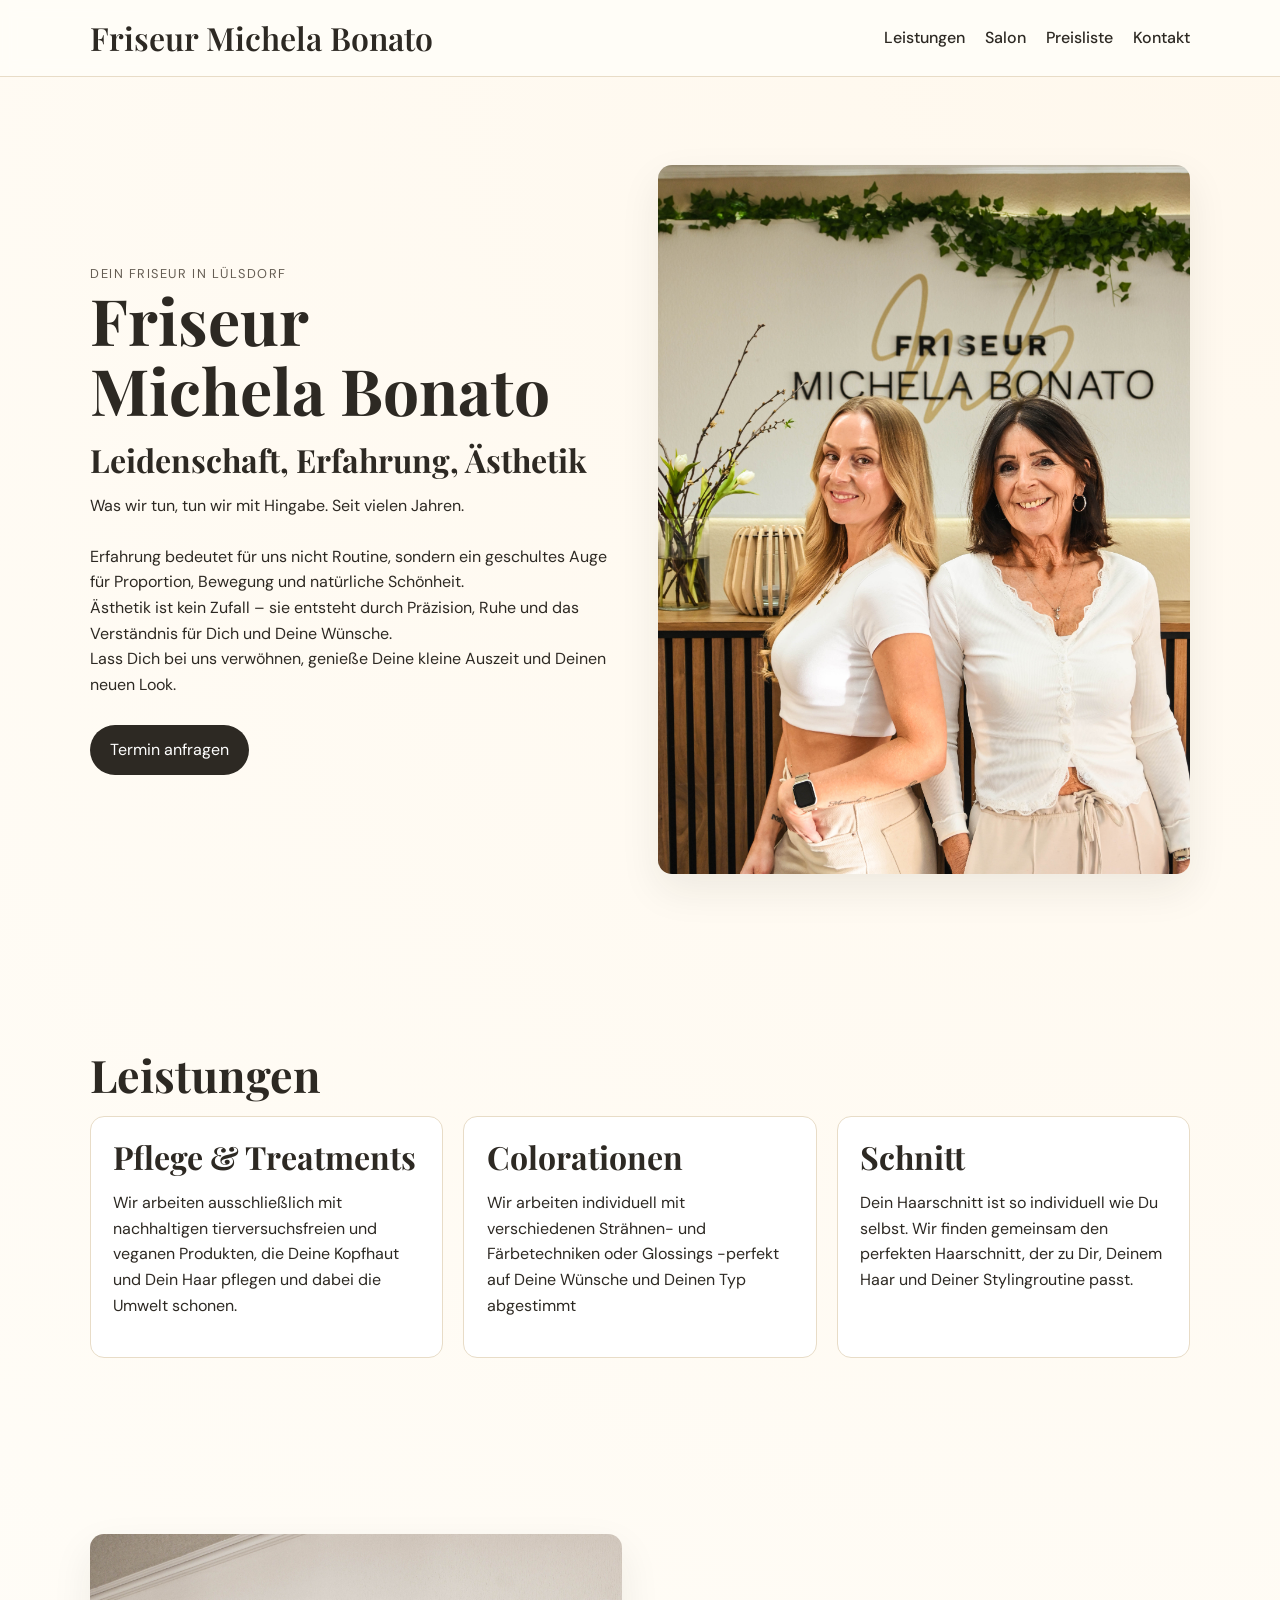
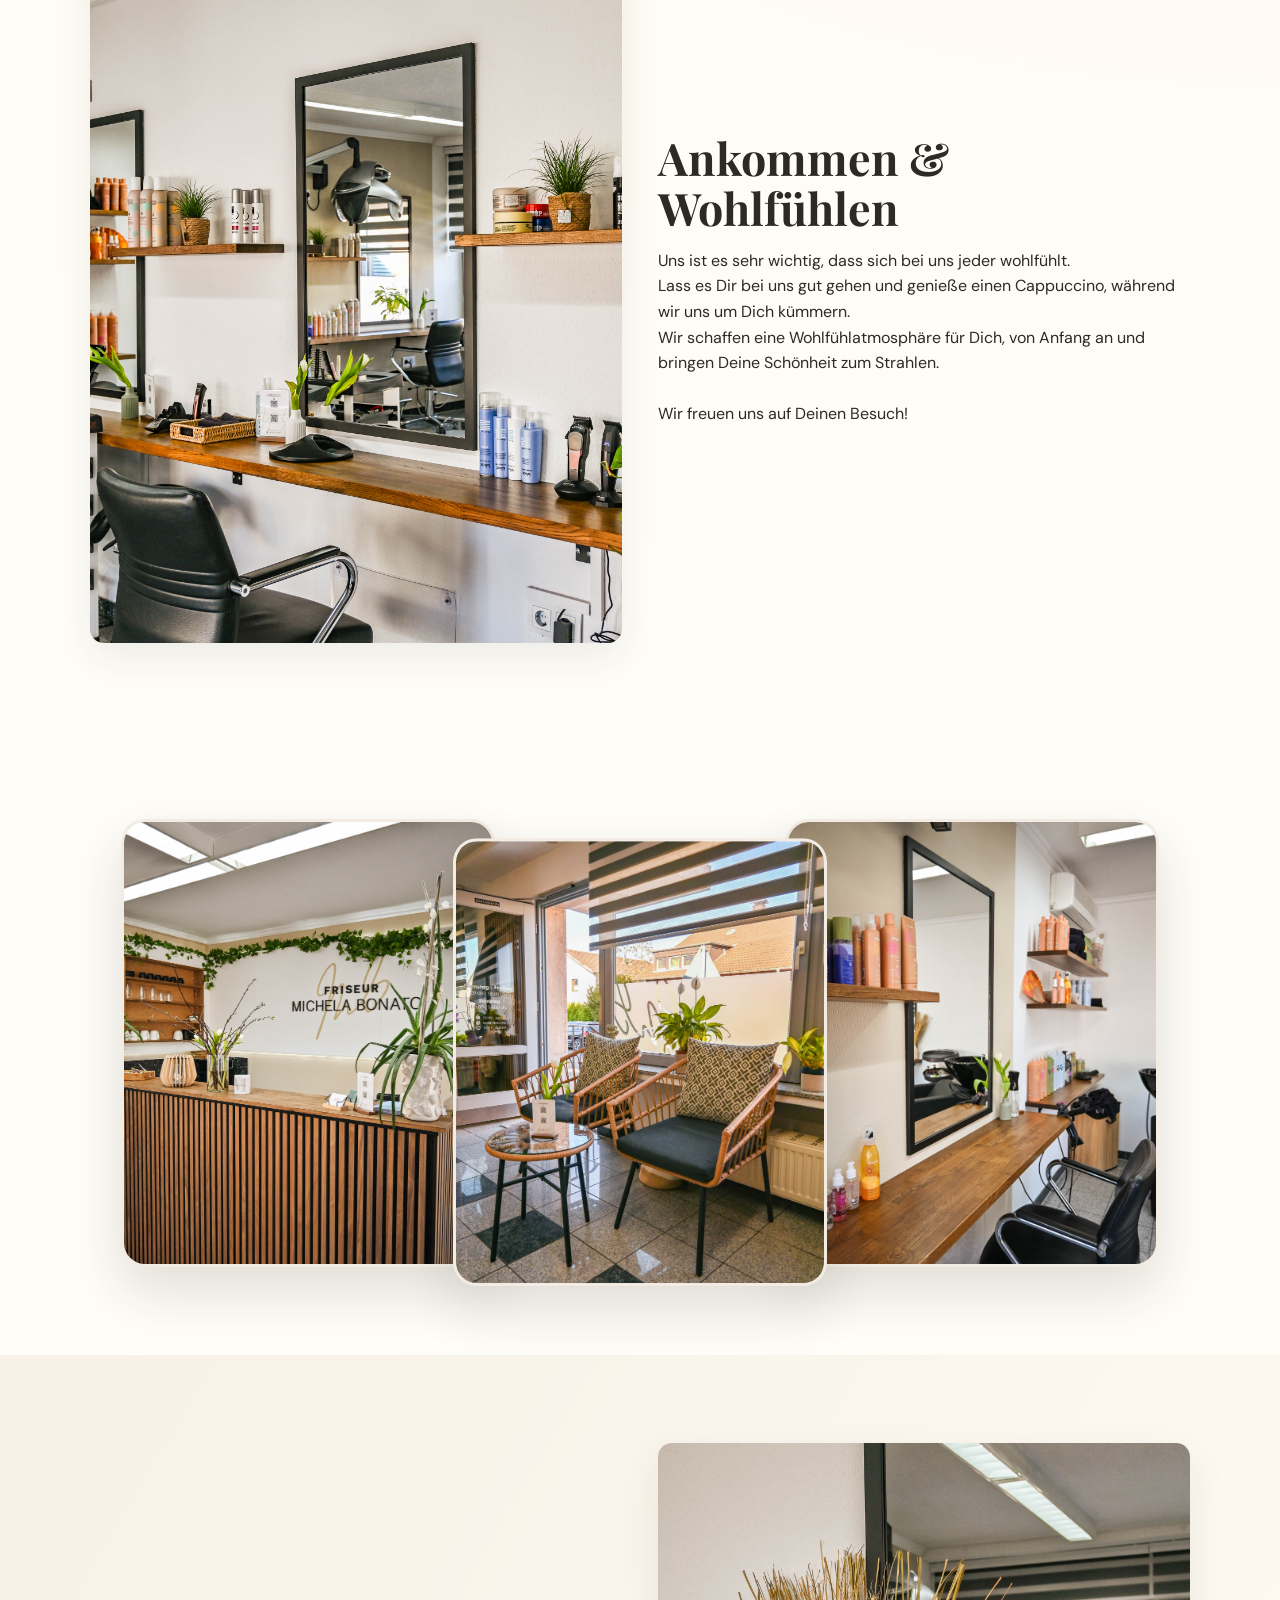
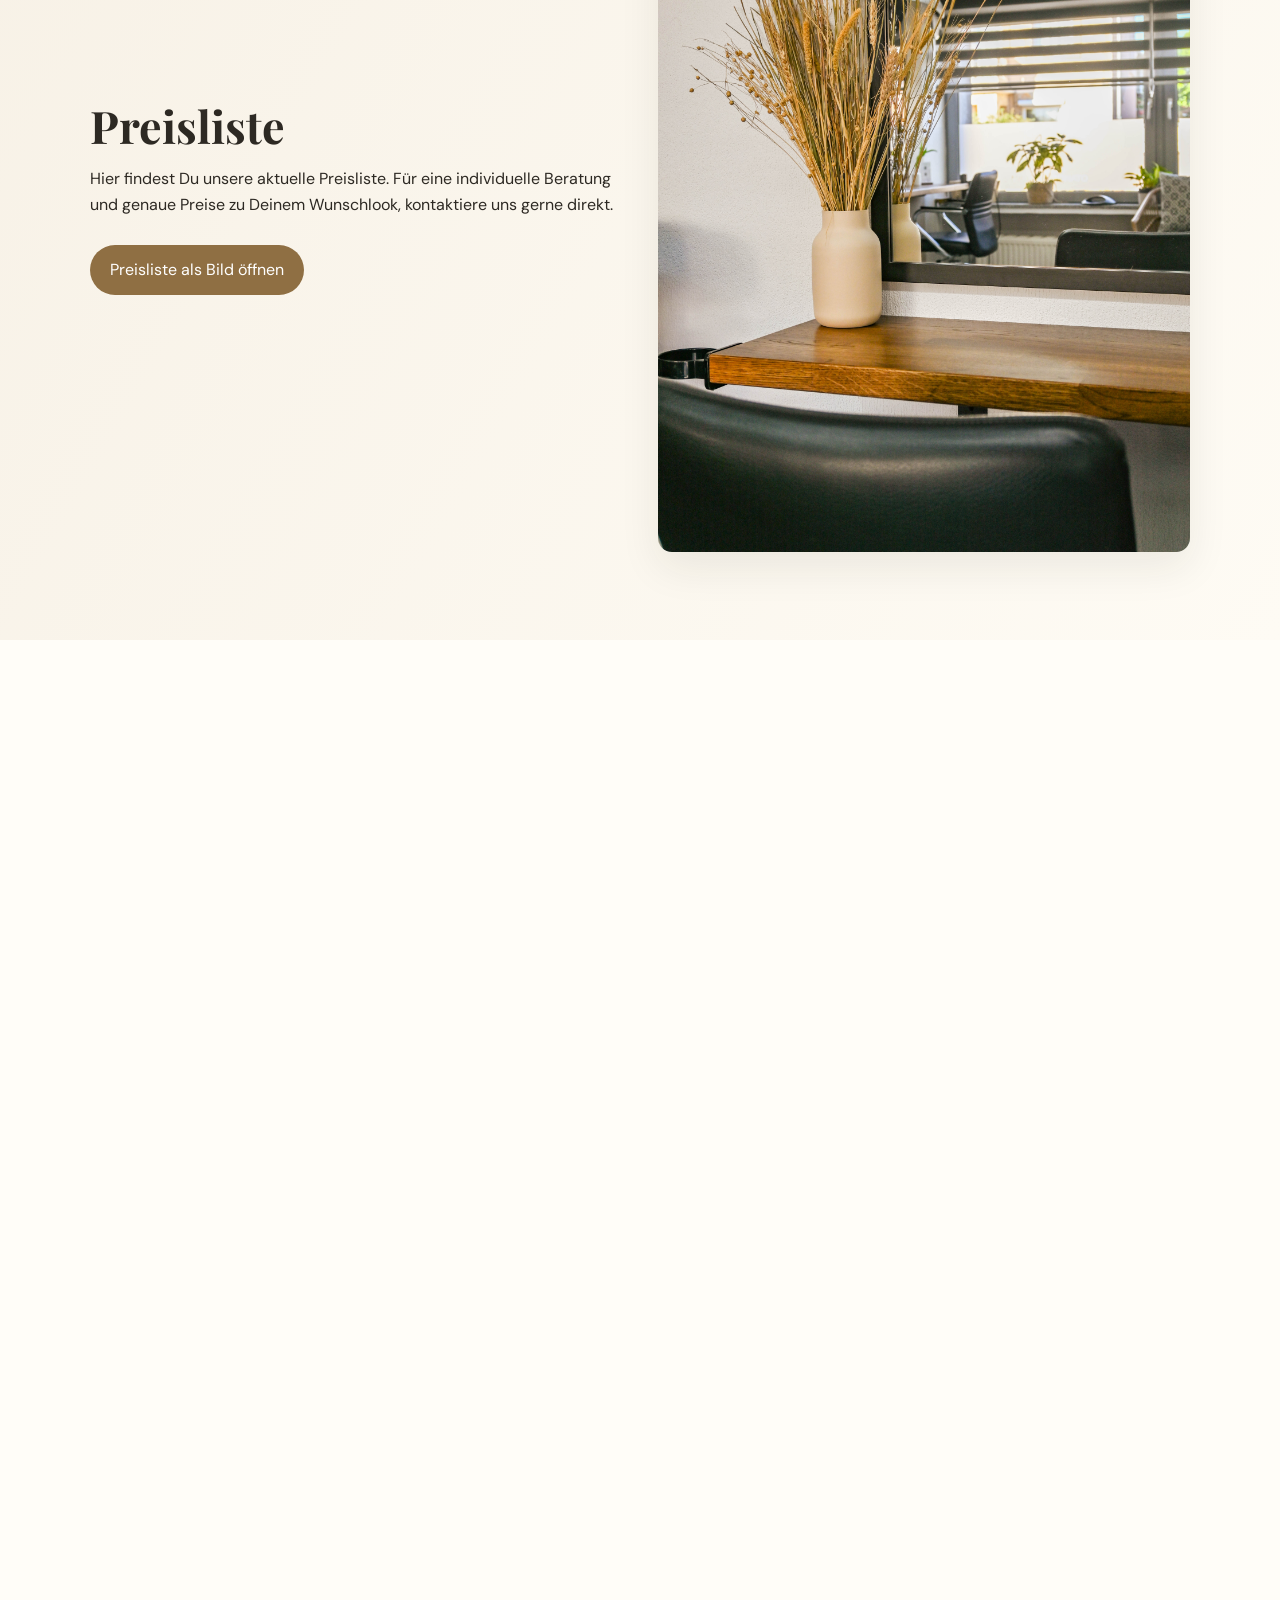
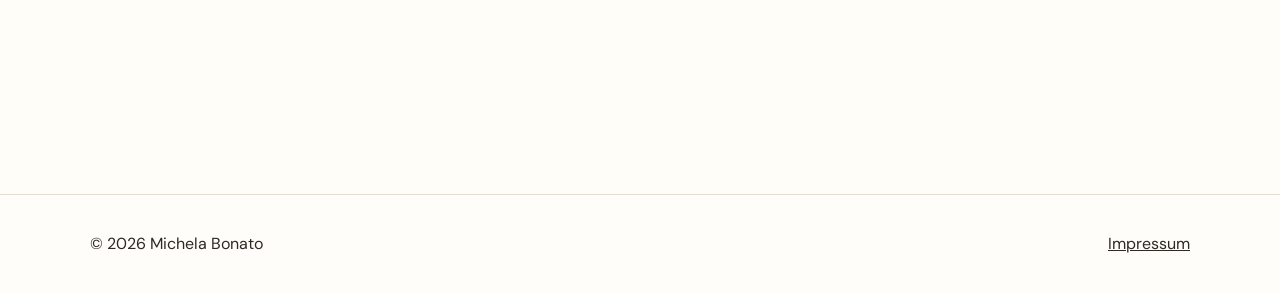
==== commit 15266186: "friseur" ====
--- a/friseur/index.html
+++ b/friseur/index.html
@@ -6,7 +6,7 @@
   <meta name="viewport" content="width=device-width, initial-scale=1.0" />
   <title>Michela Bonato | Friseur Lülsdorf</title>
   <meta name="description"
-    content="Michela Bonato ist Ihr Friseur in Lülsdorf: elegante Schnitte, Colorationen und Styling in ruhiger Atmosphäre. Jetzt Termin anfragen." />
+    content="Friseur in Lülsdorf - Leidenschaft, Erfahrung, Ästhetik. Jetzt Termin anfragen." />
   <meta name="keywords"
     content="Friseur Lülsdorf, Michela Bonato, Damenfriseur Lülsdorf, Herrenfriseur Lülsdorf, Haarschnitt Lülsdorf" />
   <meta name="robots" content="index, follow" />
@@ -15,24 +15,24 @@
 
   <meta property="og:type" content="website" />
   <meta property="og:title" content="Michela Bonato | Friseur Lülsdorf" />
-  <meta property="og:description" content="Ihr Friseur in Lülsdorf für moderne Schnitte, Farbe und Styling." />
+  <meta property="og:description" content="Friseur in Lülsdorf - Leidenschaft, Erfahrung, Ästhetik. Jetzt Termin anfragen." />
   <meta property="og:url" content="https://www.michela-bonato.de/" />
   <meta property="og:image"
-    content="https://images.unsplash.com/photo-1522337660859-02fbefca4702?auto=format&fit=crop&w=1200&q=80" />
+    content="img/og_image.jpg" />
 
   <meta name="twitter:card" content="summary_large_image" />
   <meta name="twitter:title" content="Michela Bonato | Friseur Lülsdorf" />
   <meta name="twitter:description"
-    content="Friseur in Lülsdorf mit Fokus auf natürliche Eleganz und persönliche Beratung." />
+    content="Friseur Lülsdorf, Michela Bonato, Damenfriseur Lülsdorf, Herrenfriseur Lülsdorf, Haarschnitt Lülsdorf" />
   <meta name="twitter:image"
-    content="https://images.unsplash.com/photo-1522337660859-02fbefca4702?auto=format&fit=crop&w=1200&q=80" />
+    content="img/og_image.jpg" />
 
   <script type="application/ld+json">
       {
         "@context": "https://schema.org",
         "@type": "HairSalon",
-        "name": "Michela Bonato",
-        "description": "Friseursalon in Lülsdorf für Haarschnitte, Coloration und Styling.",
+        "name": "Friseur Michela Bonato",
+        "description": "Friseur in Lülsdorf - Leidenschaft, Erfahrung, Ästhetik. Jetzt Termin anfragen.",
         "address": {
           "@type": "PostalAddress",
           "addressLocality": "Lülsdorf",
@@ -41,15 +41,8 @@
         },
         "areaServed": "Lülsdorf",
         "url": "https://www.michela-bonato.de/",
-        "sameAs": ["https://instagram.com/michela.bonato"]
       }
     </script>
-
-  <link rel="preconnect" href="https://fonts.googleapis.com" />
-  <link rel="preconnect" href="https://fonts.gstatic.com" crossorigin />
-  <link
-    href="https://fonts.googleapis.com/css2?family=DM+Sans:wght@400;500;600&family=Playfair+Display:wght@400;500;600;700&display=swap"
-    rel="stylesheet" />
   <link rel="stylesheet" href="css/styles.css" />
 </head>
 
@@ -57,7 +50,12 @@
   <header class="site-header" id="start">
     <div class="container nav-wrap">
       <a class="brand" href="#start">Friseur Michela Bonato</a>
-      <nav aria-label="Hauptnavigation">
+      <button class="menu-toggle" type="button" aria-expanded="false" aria-controls="site-menu" aria-label="Menü öffnen">
+        <span></span>
+        <span></span>
+        <span></span>
+      </button>
+      <nav id="site-menu" aria-label="Hauptnavigation">
         <ul class="menu">
           <li><a href="#leistungen">Leistungen</a></li>
           <li><a href="#ueber-uns">Salon</a></li>
@@ -71,24 +69,21 @@
   <main>
     <section class="hero reveal">
       <div class="container hero-grid">
-        <div>
+        <div class="hero-copy">
           <p class="kicker">Dein Friseur in Lülsdorf</p>
           <h1>Friseur<br />Michela Bonato</h1>
           <h2 class="h3">Leidenschaft, Erfahrung, Ästhetik</h2>
           <p>
-            Was wir tun, tun wir mit Hingabe.
-            Seit vielen Jahren.
-            Erfahrung bedeutet für uns nicht Routine,
-            sondern ein geschultes Auge für Proportion, Bewegung und natürliche Schönheit.
-            Ästhetik ist kein Zufall – sie entsteht durch Präzision, Ruhe und das Verständnis für Dich und Deine
-            Wünsche.
-            Wir schaffen eine Wohlfühlatmosphäre für Dich, von Anfang an und bringen Deine Schönheit zum Strahlen. Lass
-            Dich bei uns verwöhnen, genieße Deine kleine Auszeit und Deinen neuen Look
-            wir freuen uns auf Dich!
+            Was wir tun, tun wir mit Hingabe. Seit vielen Jahren.<br />
+            <br />
+            Erfahrung bedeutet für uns nicht Routine, sondern ein geschultes Auge für Proportion, Bewegung und natürliche Schönheit.<br />
+            Ästhetik ist kein Zufall – sie entsteht durch Präzision, Ruhe und das Verständnis für Dich und Deine Wünsche.
+            <br />
+            Lass Dich bei uns verwöhnen, genieße Deine kleine Auszeit und Deinen neuen Look.
           </p>
           <a class="btn" href="https://wa.link/77ubc4">Termin anfragen</a>
         </div>
-        <img src="img/hero.jpg" alt="Friseursalon mit elegantem Interieur" loading="lazy" class="img" />
+        <img src="img/hero.jpg" alt="Friseursalon mit elegantem Interieur" loading="lazy" class="img hero-media" />
       </div>
     </section>
 
@@ -121,9 +116,27 @@
         <div>
           <h2>Ankommen & Wohlfühlen</h2>
           <p>
-            Uns ist es sehr wichtig, dass sich bei uns jeder wohlfühlt. Lass es Dir bei uns gut gehen und genieße einen Cappuccino, während wir uns um Dich kümmern. In ruhiger Atmosphäre nehmen wir uns Zeit für Beratung, Styling und ein Ergebnis, das zu Dir passt. Wir freuen uns auf Deinen Besuch!
+            Uns ist es sehr wichtig, dass sich bei uns jeder wohlfühlt.<br />
+            Lass es Dir bei uns gut gehen und genieße einen Cappuccino, während wir uns um Dich kümmern.<br />
+            Wir schaffen eine Wohlfühlatmosphäre für Dich, von Anfang an und bringen Deine Schönheit zum Strahlen.<br />
+            <br />
+            Wir freuen uns auf Deinen Besuch!
           </p>
         </div>
+      </div>
+    </section>
+
+    <section class="section reveal gallery-section" aria-label="Bildergalerie aus dem Salon">
+      <div class="gallery-band">
+        <figure class="gallery-card gallery-card-one">
+          <img src="img/img04.jpg" alt="Salonmoment mit Fokus auf Styling" loading="lazy" class="gallery-image" />
+        </figure>
+        <figure class="gallery-card gallery-card-two">
+          <img src="img/img05.jpg" alt="Detailaufnahme aus dem Friseursalon" loading="lazy" class="gallery-image" />
+        </figure>
+        <figure class="gallery-card gallery-card-three">
+          <img src="img/img06.jpg" alt="Ein weiterer Einblick in die Atmosphäre des Salons" loading="lazy" class="gallery-image" />
+        </figure>
       </div>
     </section>
 
--- a/friseur/css/styles.css
+++ b/friseur/css/styles.css
@@ -1,3 +1,61 @@
+/* playfair-display-regular - latin */
+@font-face {
+  font-display: swap; /* Check https://developer.mozilla.org/en-US/docs/Web/CSS/@font-face/font-display for other options. */
+  font-family: 'Playfair Display';
+  font-style: normal;
+  font-weight: 400;
+  src: url('../fonts/playfair-display-v40-latin-regular.woff2') format('woff2'); /* Chrome 36+, Opera 23+, Firefox 39+, Safari 12+, iOS 10+ */
+}
+/* playfair-display-500 - latin */
+@font-face {
+  font-display: swap; /* Check https://developer.mozilla.org/en-US/docs/Web/CSS/@font-face/font-display for other options. */
+  font-family: 'Playfair Display';
+  font-style: normal;
+  font-weight: 500;
+  src: url('../fonts/playfair-display-v40-latin-500.woff2') format('woff2'); /* Chrome 36+, Opera 23+, Firefox 39+, Safari 12+, iOS 10+ */
+}
+/* playfair-display-600 - latin */
+@font-face {
+  font-display: swap; /* Check https://developer.mozilla.org/en-US/docs/Web/CSS/@font-face/font-display for other options. */
+  font-family: 'Playfair Display';
+  font-style: normal;
+  font-weight: 600;
+  src: url('../fonts/playfair-display-v40-latin-600.woff2') format('woff2'); /* Chrome 36+, Opera 23+, Firefox 39+, Safari 12+, iOS 10+ */
+}
+/* playfair-display-700 - latin */
+@font-face {
+  font-display: swap; /* Check https://developer.mozilla.org/en-US/docs/Web/CSS/@font-face/font-display for other options. */
+  font-family: 'Playfair Display';
+  font-style: normal;
+  font-weight: 700;
+  src: url('../fonts/playfair-display-v40-latin-700.woff2') format('woff2'); /* Chrome 36+, Opera 23+, Firefox 39+, Safari 12+, iOS 10+ */
+}
+
+/* dm-sans-regular - latin */
+@font-face {
+  font-display: swap; /* Check https://developer.mozilla.org/en-US/docs/Web/CSS/@font-face/font-display for other options. */
+  font-family: 'DM Sans';
+  font-style: normal;
+  font-weight: 400;
+  src: url('../fonts/dm-sans-v17-latin-regular.woff2') format('woff2'); /* Chrome 36+, Opera 23+, Firefox 39+, Safari 12+, iOS 10+ */
+}
+/* dm-sans-500 - latin */
+@font-face {
+  font-display: swap; /* Check https://developer.mozilla.org/en-US/docs/Web/CSS/@font-face/font-display for other options. */
+  font-family: 'DM Sans';
+  font-style: normal;
+  font-weight: 500;
+  src: url('../fonts/dm-sans-v17-latin-500.woff2') format('woff2'); /* Chrome 36+, Opera 23+, Firefox 39+, Safari 12+, iOS 10+ */
+}
+/* dm-sans-600 - latin */
+@font-face {
+  font-display: swap; /* Check https://developer.mozilla.org/en-US/docs/Web/CSS/@font-face/font-display for other options. */
+  font-family: 'DM Sans';
+  font-style: normal;
+  font-weight: 600;
+  src: url('../fonts/dm-sans-v17-latin-600.woff2') format('woff2'); /* Chrome 36+, Opera 23+, Firefox 39+, Safari 12+, iOS 10+ */
+}
+
 :root {
   --bg: #fffdf8;
   --bg-alt: #f7f1e6;
@@ -14,6 +72,7 @@
 
 html {
   scroll-behavior: smooth;
+  scroll-padding-top: 100px;
 }
 
 body {
@@ -66,6 +125,23 @@
   font-weight: 600;
 }
 
+.menu-toggle {
+  display: none;
+  border: 0;
+  padding: 0;
+  background: transparent;
+  cursor: pointer;
+}
+
+.menu-toggle span {
+  display: block;
+  width: 22px;
+  height: 2px;
+  border-radius: 999px;
+  background: var(--text);
+  transition: transform 0.2s ease, opacity 0.2s ease;
+}
+
 .menu {
   list-style: none;
   margin: 0;
@@ -142,6 +218,52 @@
   border: 1px solid var(--line);
   padding: 1.4rem;
   border-radius: 14px;
+}
+
+.gallery-section {
+  overflow: hidden;
+}
+
+.gallery-band {
+  width: min(1320px, calc(100vw - 48px));
+  margin: 0 auto;
+  display: flex;
+  align-items: center;
+  justify-content: center;
+  padding: 0 0.75rem;
+}
+
+.gallery-card {
+  position: relative;
+  margin: 0;
+  overflow: hidden;
+  border-radius: 24px;
+  border: 3px solid rgba(176, 138, 85, 0.16);
+  background: #fff;
+  box-shadow: 0 24px 54px rgba(42, 33, 20, 0.14);
+  flex: 0 1 31%;
+}
+
+.gallery-card-one {
+  z-index: 2;
+}
+
+.gallery-card-two {
+  margin-left: -3.5%;
+  margin-right: -3.5%;
+  transform: translateY(1.2rem);
+  z-index: 3;
+}
+
+.gallery-card-three {
+  z-index: 1;
+}
+
+.gallery-image {
+  width: 100%;
+  aspect-ratio: 4 / 4.8;
+  object-fit: cover;
+  display: block;
 }
 
 .section-alt {
@@ -360,6 +482,65 @@
 }
 
 @media (max-width: 900px) {
+  .site-header {
+    position: sticky;
+    top: 0;
+    z-index: 40;
+  }
+
+  .nav-wrap {
+    position: relative;
+    min-height: 76px;
+    padding: 0.9rem 0;
+    z-index: 41;
+  }
+
+  .nav-wrap nav {
+    display: none;
+    position: absolute;
+    top: calc(100% - 0.1rem);
+    left: 0;
+    right: 0;
+    width: 100%;
+    padding-top: 0.55rem;
+    z-index: 42;
+  }
+
+  .nav-wrap nav.is-open {
+    display: block;
+  }
+
+  .brand {
+    font-size: 1.35rem;
+    max-width: calc(100% - 72px);
+  }
+
+  .menu-toggle {
+    display: inline-flex;
+    flex-direction: column;
+    align-items: center;
+    justify-content: center;
+    gap: 0.28rem;
+    width: 46px;
+    height: 46px;
+    border-radius: 50%;
+    border: 1px solid rgba(176, 138, 85, 0.22);
+    background: rgba(255, 250, 243, 0.95);
+    box-shadow: 0 10px 24px rgba(77, 56, 28, 0.08);
+  }
+
+  .menu-toggle[aria-expanded="true"] span:nth-child(1) {
+    transform: translateY(6px) rotate(45deg);
+  }
+
+  .menu-toggle[aria-expanded="true"] span:nth-child(2) {
+    opacity: 0;
+  }
+
+  .menu-toggle[aria-expanded="true"] span:nth-child(3) {
+    transform: translateY(-6px) rotate(-45deg);
+  }
+
   .hero-grid,
   .price-wrap,
   .about,
@@ -368,6 +549,15 @@
     grid-template-columns: 1fr;
   }
 
+  .hero-copy {
+    order: 2;
+  }
+
+  .hero-media {
+    order: 1;
+    aspect-ratio: 4 / 3;
+  }
+
   .contact-card-highlight,
   .contact-photo-card {
     grid-row: auto;
@@ -391,10 +581,44 @@
     justify-content: flex-start;
   }
 
+  .gallery-band {
+    width: min(1100px, 92%);
+    display: grid;
+    gap: 1rem;
+    padding: 0;
+  }
+
+  .gallery-card {
+    transform: none;
+    margin: 0;
+  }
+
   .menu {
-    gap: 0.7rem;
-    flex-wrap: wrap;
-    justify-content: flex-end;
+    display: grid;
+    grid-template-columns: 1fr;
+    gap: 0.55rem;
+    width: 100%;
+    padding: 0.8rem;
+    border: 1px solid rgba(176, 138, 85, 0.18);
+    border-radius: 22px;
+    background: rgba(255, 250, 243, 0.92);
+    box-shadow: 0 14px 30px rgba(77, 56, 28, 0.08);
+  }
+
+  .menu li {
+    min-width: 0;
+  }
+
+  .menu a {
+    display: block;
+    padding: 0.9rem 1rem;
+    border-radius: 16px;
+    text-align: left;
+    background: #fff;
+    border: 1px solid var(--line);
+    font-size: 0.96rem;
+    line-height: 1.25;
+    box-shadow: 0 8px 18px rgba(42, 33, 20, 0.05);
   }
 
   .hero,
@@ -404,6 +628,40 @@
 }
 
 @media (max-width: 560px) {
+  .container {
+    width: min(1100px, calc(100% - 24px));
+  }
+
+  .nav-wrap {
+    min-height: 70px;
+    padding: 0.75rem 0;
+  }
+
+  .brand {
+    font-size: 1.15rem;
+  }
+
+  .menu a {
+    padding: 0.78rem 0.85rem;
+    font-size: 0.95rem;
+  }
+
+  .hero {
+    padding-top: 1.25rem;
+  }
+
+  .hero-grid {
+    gap: 1.5rem;
+  }
+
+  .hero-media {
+    aspect-ratio: 5 / 4;
+  }
+
+  .gallery-card {
+    border-radius: 18px;
+  }
+
   .contact-card {
     padding: 1.25rem;
   }
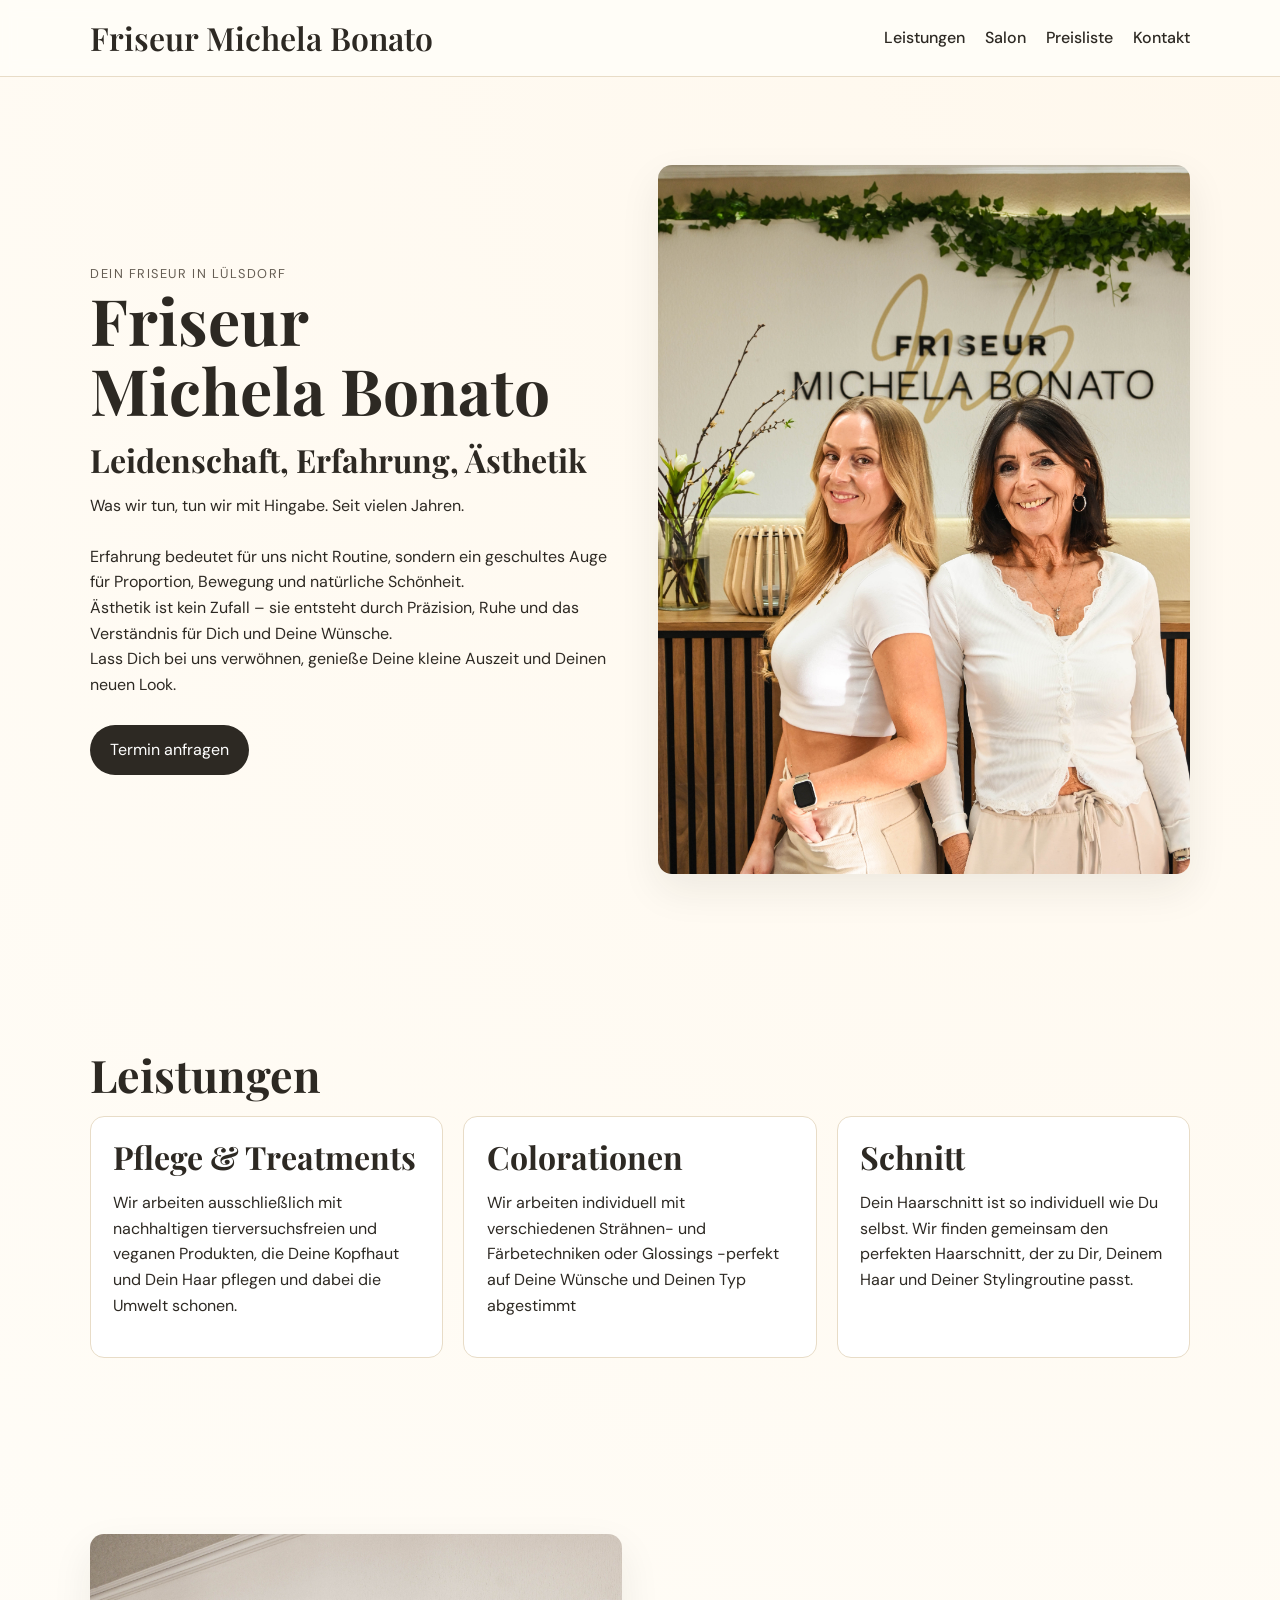
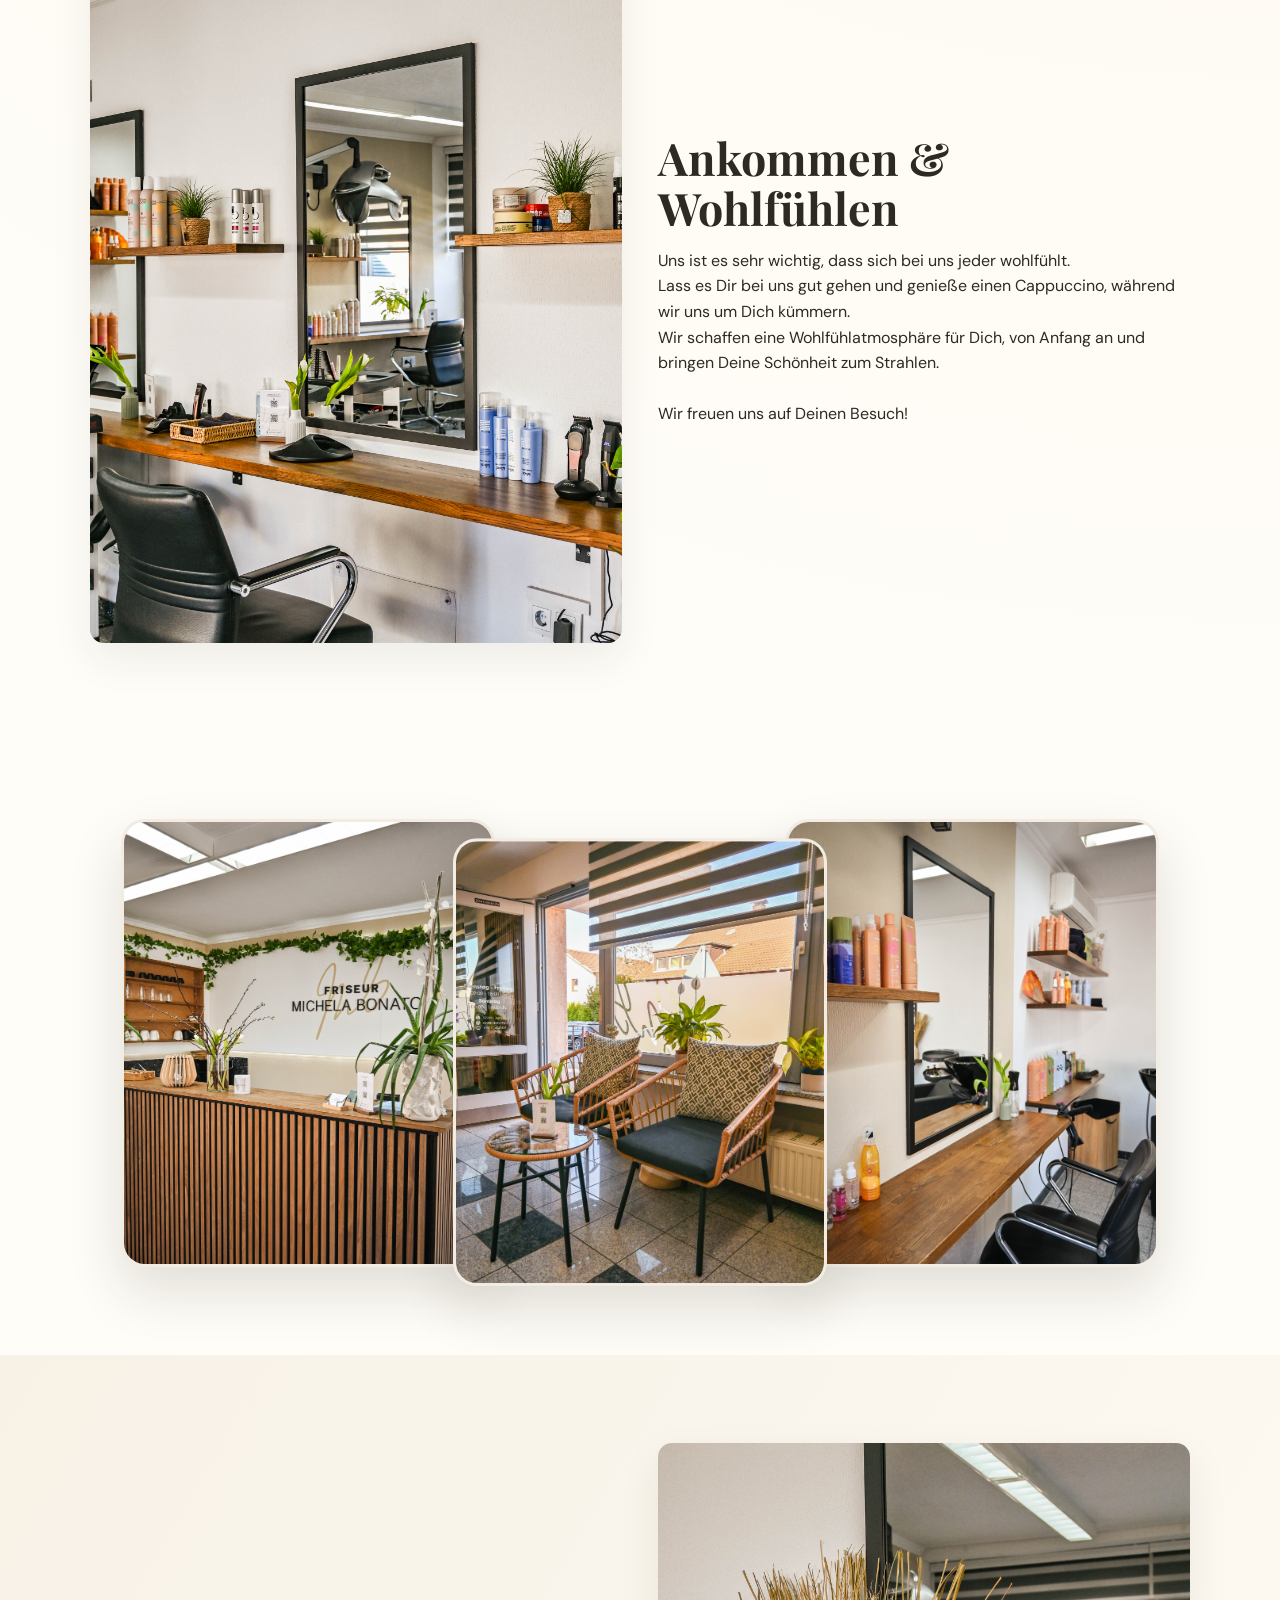
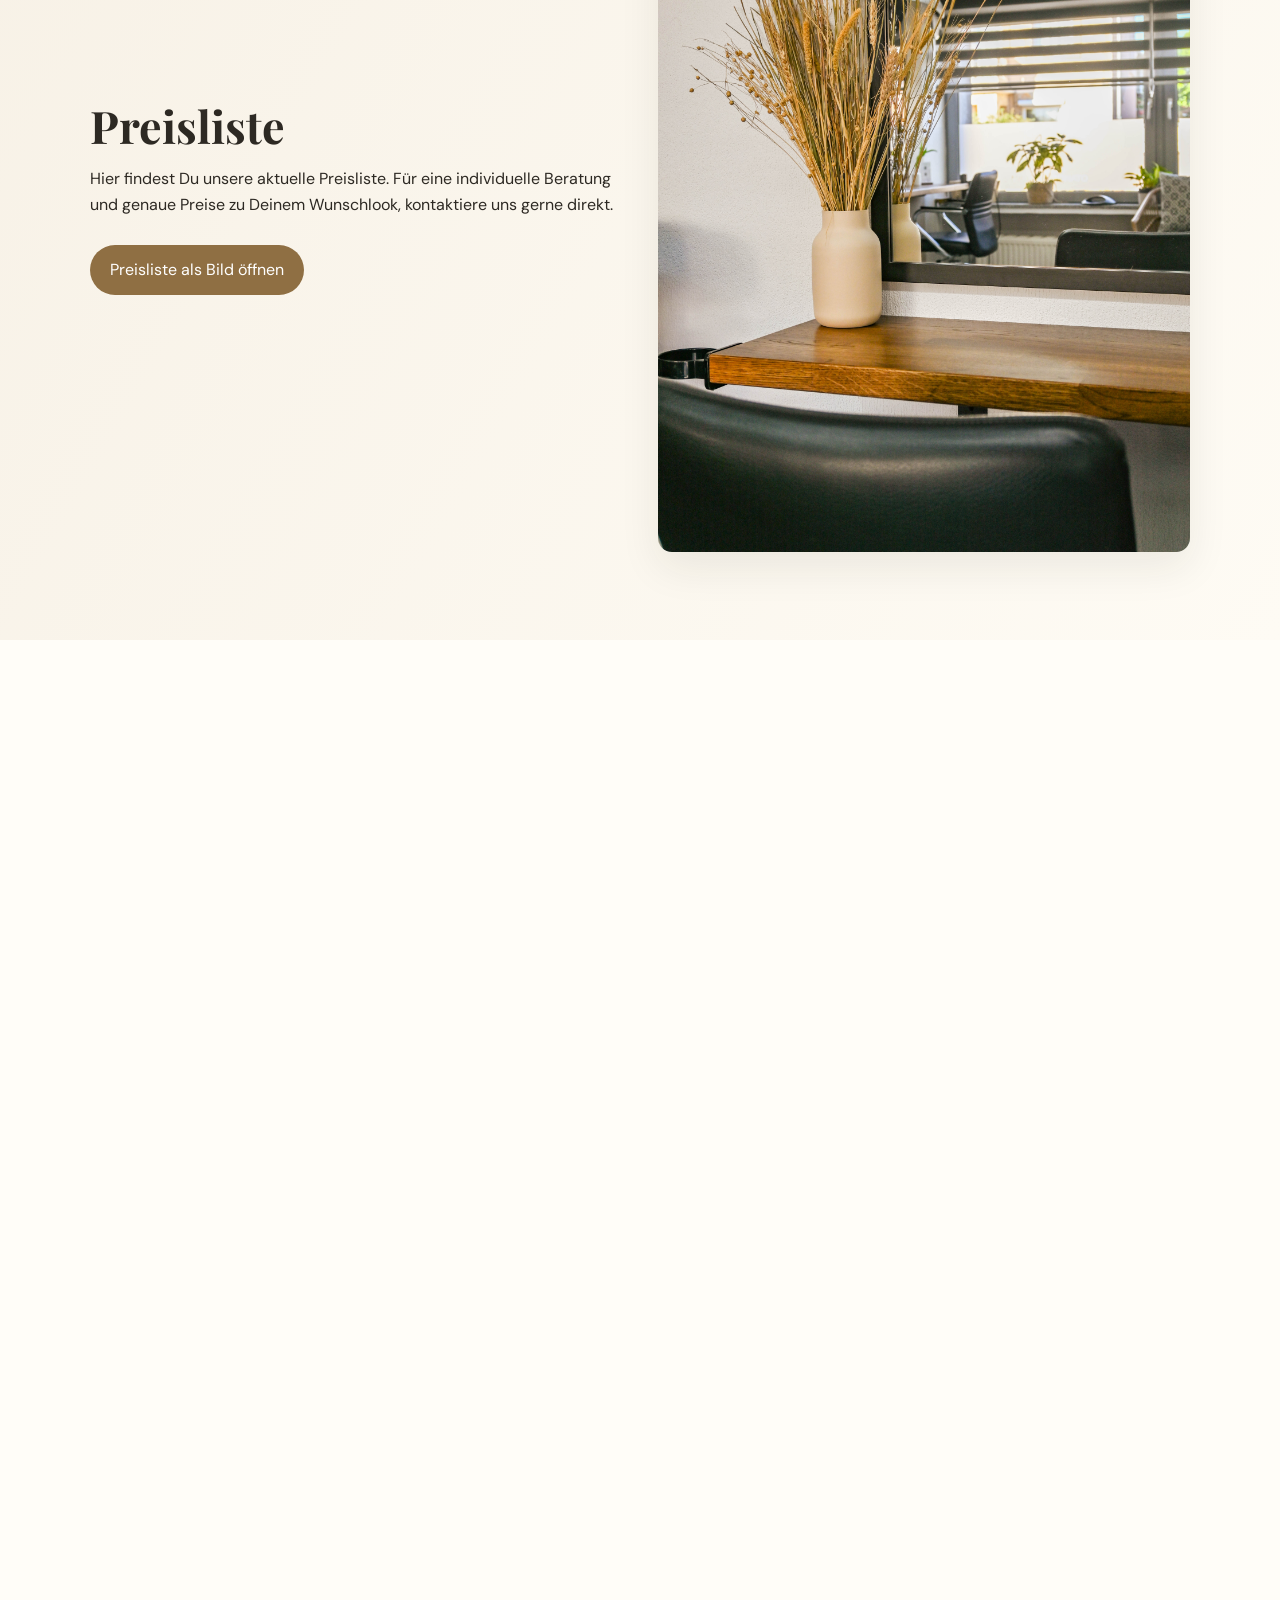
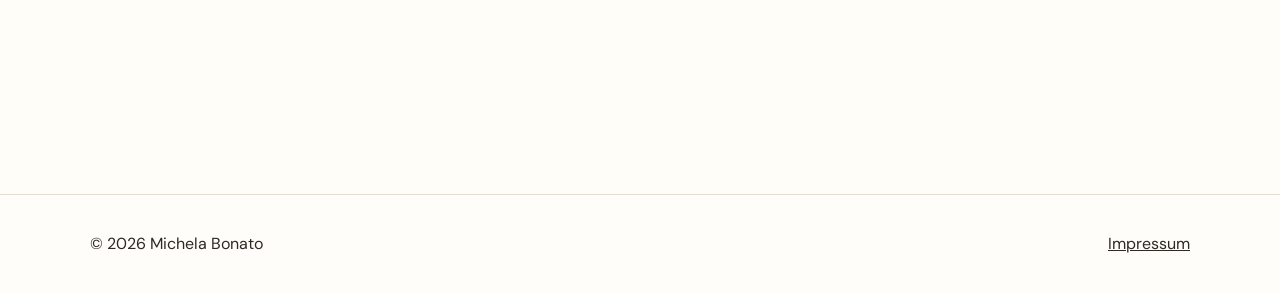
==== commit a016788d: "friseur" ====
--- a/friseur/index.html
+++ b/friseur/index.html
@@ -4,7 +4,7 @@
 <head>
   <meta charset="UTF-8" />
   <meta name="viewport" content="width=device-width, initial-scale=1.0" />
-  <title>Michela Bonato | Friseur Lülsdorf</title>
+  <title>Friseur Michela Bonato</title>
   <meta name="description"
     content="Friseur in Lülsdorf - Leidenschaft, Erfahrung, Ästhetik. Jetzt Termin anfragen." />
   <meta name="keywords"
@@ -42,7 +42,9 @@
         "areaServed": "Lülsdorf",
         "url": "https://www.michela-bonato.de/",
       }
-    </script>
+  </script>
+  <link rel="icon" href="img/favicon-1-300x300.png" sizes="192x192" />
+  <link rel="apple-touch-icon" href="img/favicon-1-300x300.png" />
   <link rel="stylesheet" href="css/styles.css" />
 </head>
 
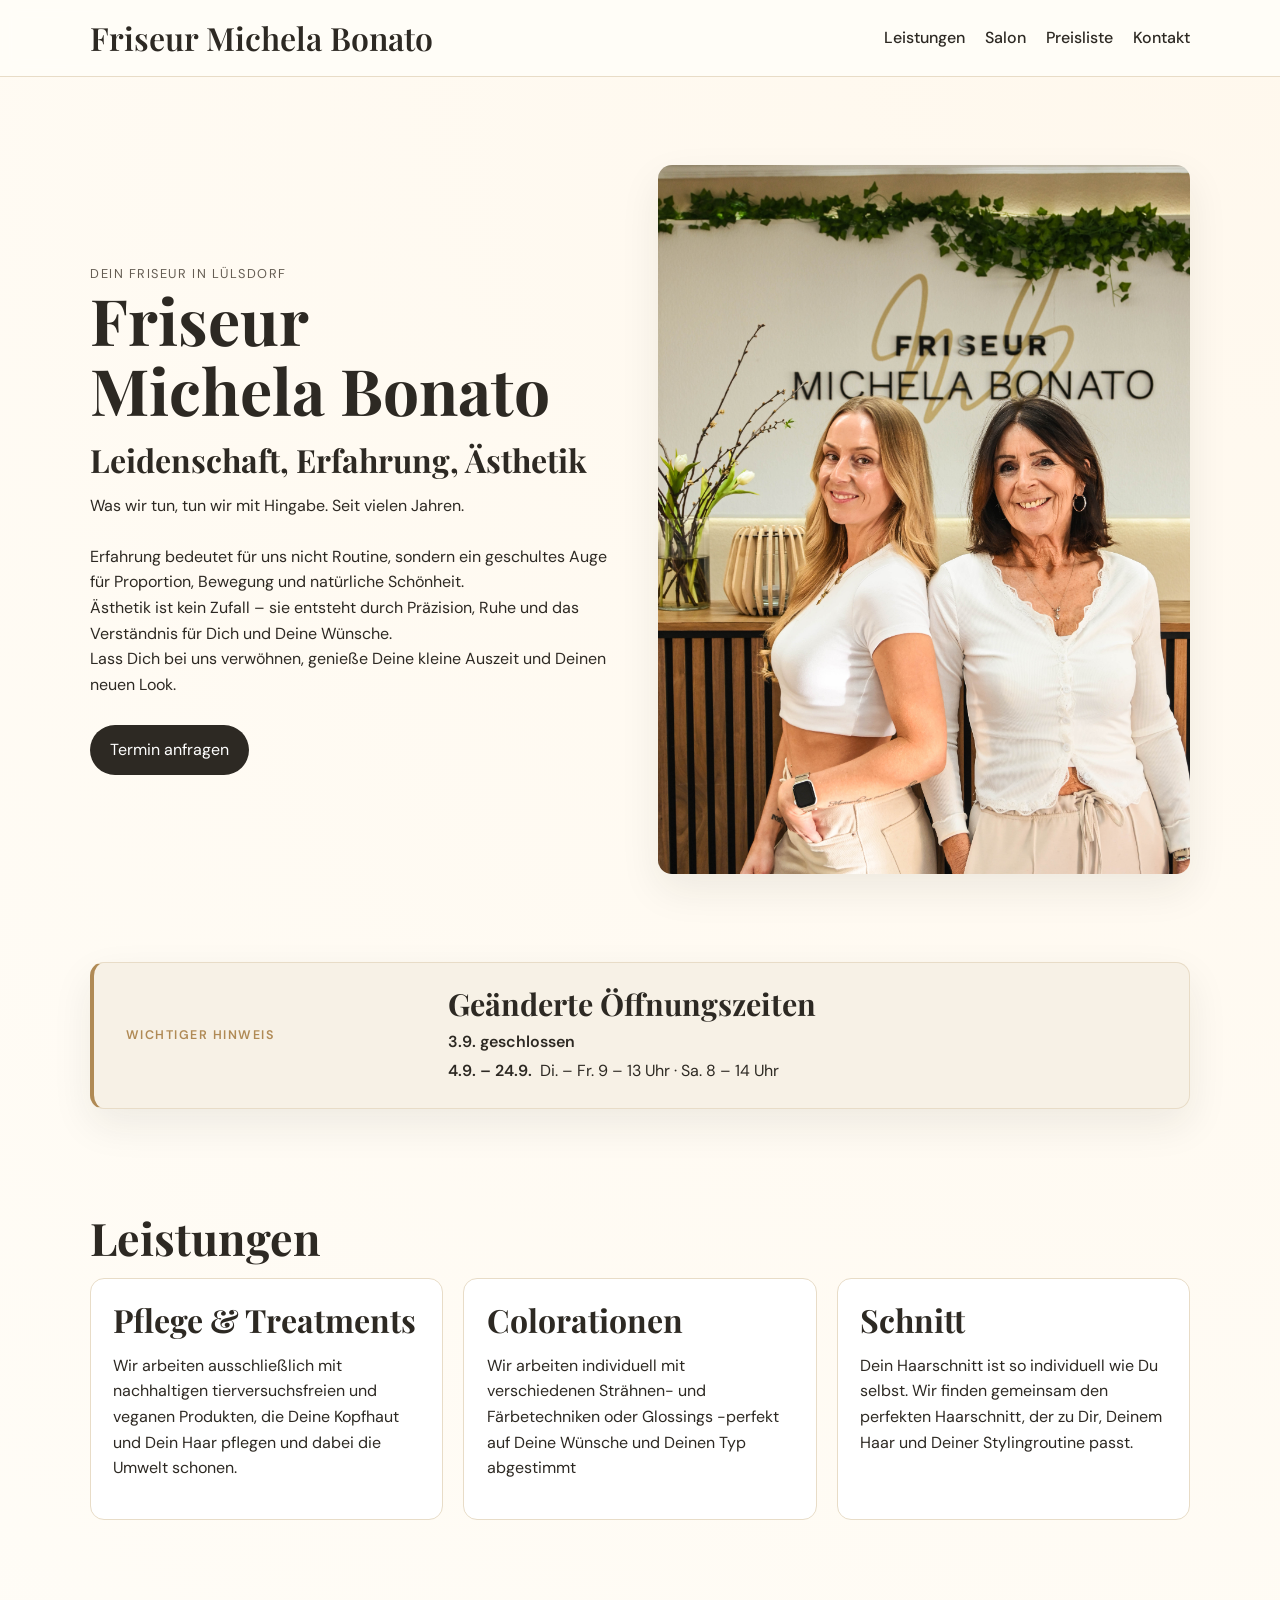
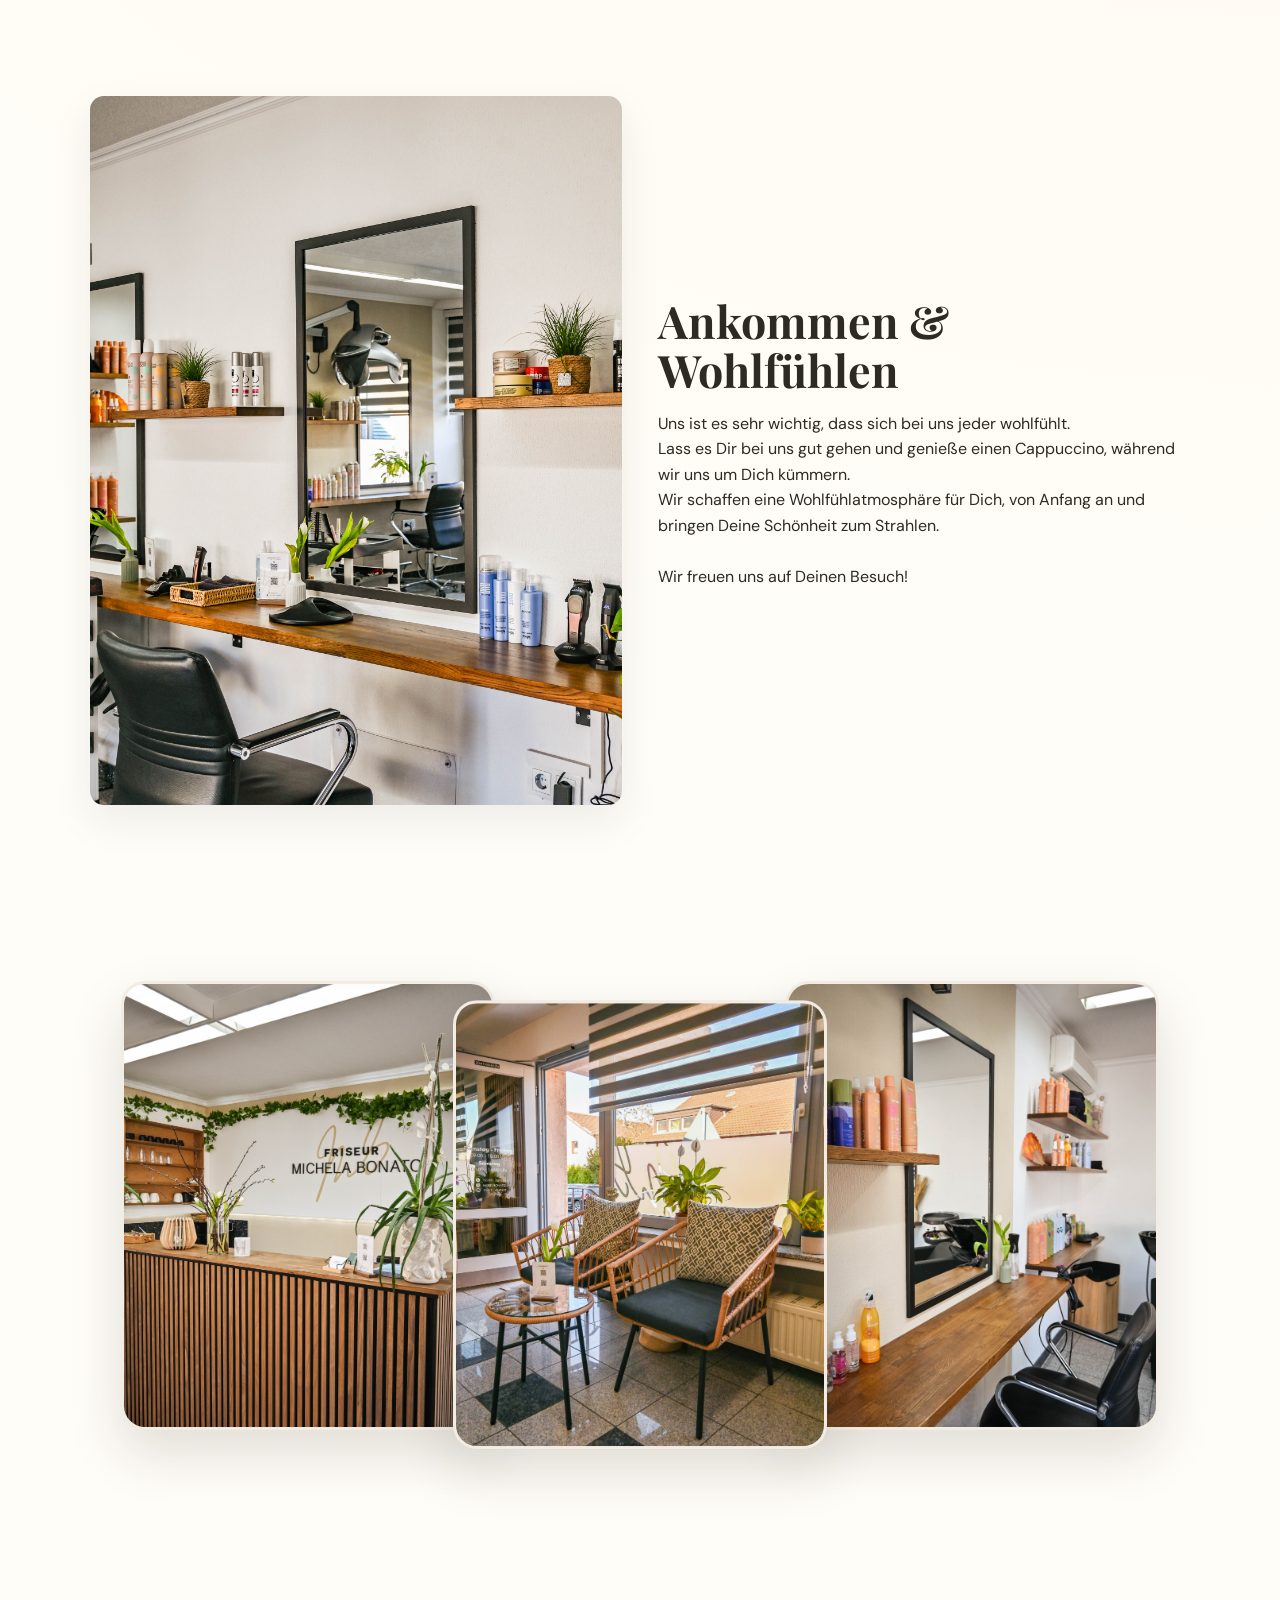
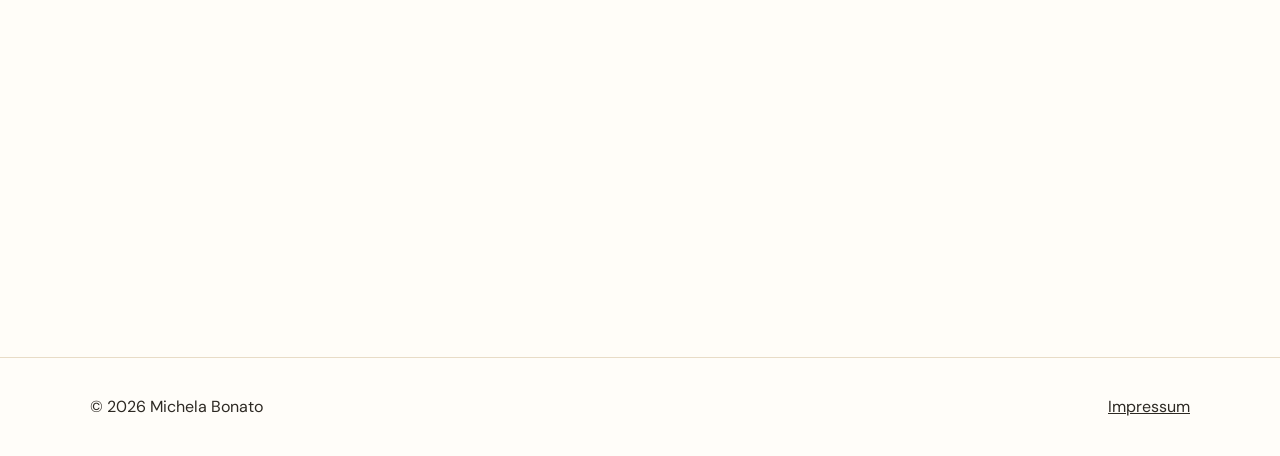
==== commit 1dedc4bd: "update friseur" ====
--- a/friseur/index.html
+++ b/friseur/index.html
@@ -89,6 +89,17 @@
       </div>
     </section>
 
+    <aside class="opening-notice" aria-labelledby="opening-notice-title">
+      <div class="container opening-notice-content">
+        <p class="opening-notice-label">Wichtiger Hinweis</p>
+        <div>
+          <h2 id="opening-notice-title">Geänderte Öffnungszeiten</h2>
+          <p><strong>3.9. geschlossen</strong></p>
+          <p><strong>4.9. – 24.9.</strong> &nbsp;Di. – Fr. 9 – 13 Uhr &middot; Sa. 8 – 14 Uhr</p>
+        </div>
+      </div>
+    </aside>
+
     <section id="leistungen" class="section reveal">
       <div class="container">
         <h2>Leistungen</h2>
--- a/friseur/css/styles.css
+++ b/friseur/css/styles.css
@@ -164,6 +164,45 @@
 .hero,
 .section {
   padding: 5.5rem 0;
+}
+
+.opening-notice {
+  padding: 0 0 1rem;
+}
+
+.opening-notice-content {
+  display: grid;
+  grid-template-columns: minmax(9rem, 0.42fr) 1fr;
+  gap: 1.5rem;
+  align-items: center;
+  padding: 1.5rem 2rem;
+  border: 1px solid var(--line);
+  border-left: 4px solid var(--accent);
+  border-radius: 14px;
+  background: var(--bg-alt);
+  box-shadow: var(--shadow);
+}
+
+.opening-notice-label {
+  margin: 0;
+  color: var(--accent);
+  font-size: 0.78rem;
+  font-weight: 600;
+  letter-spacing: 0.12em;
+  text-transform: uppercase;
+}
+
+.opening-notice h2 {
+  margin-bottom: 0.5rem;
+  font-size: clamp(1.4rem, 3vw, 1.9rem);
+}
+
+.opening-notice p {
+  margin: 0;
+}
+
+.opening-notice p + p {
+  margin-top: 0.25rem;
 }
 
 .hero-grid,
@@ -549,6 +588,11 @@
     grid-template-columns: 1fr;
   }
 
+  .opening-notice-content {
+    grid-template-columns: 1fr;
+    gap: 0.45rem;
+  }
+
   .hero-copy {
     order: 2;
   }
